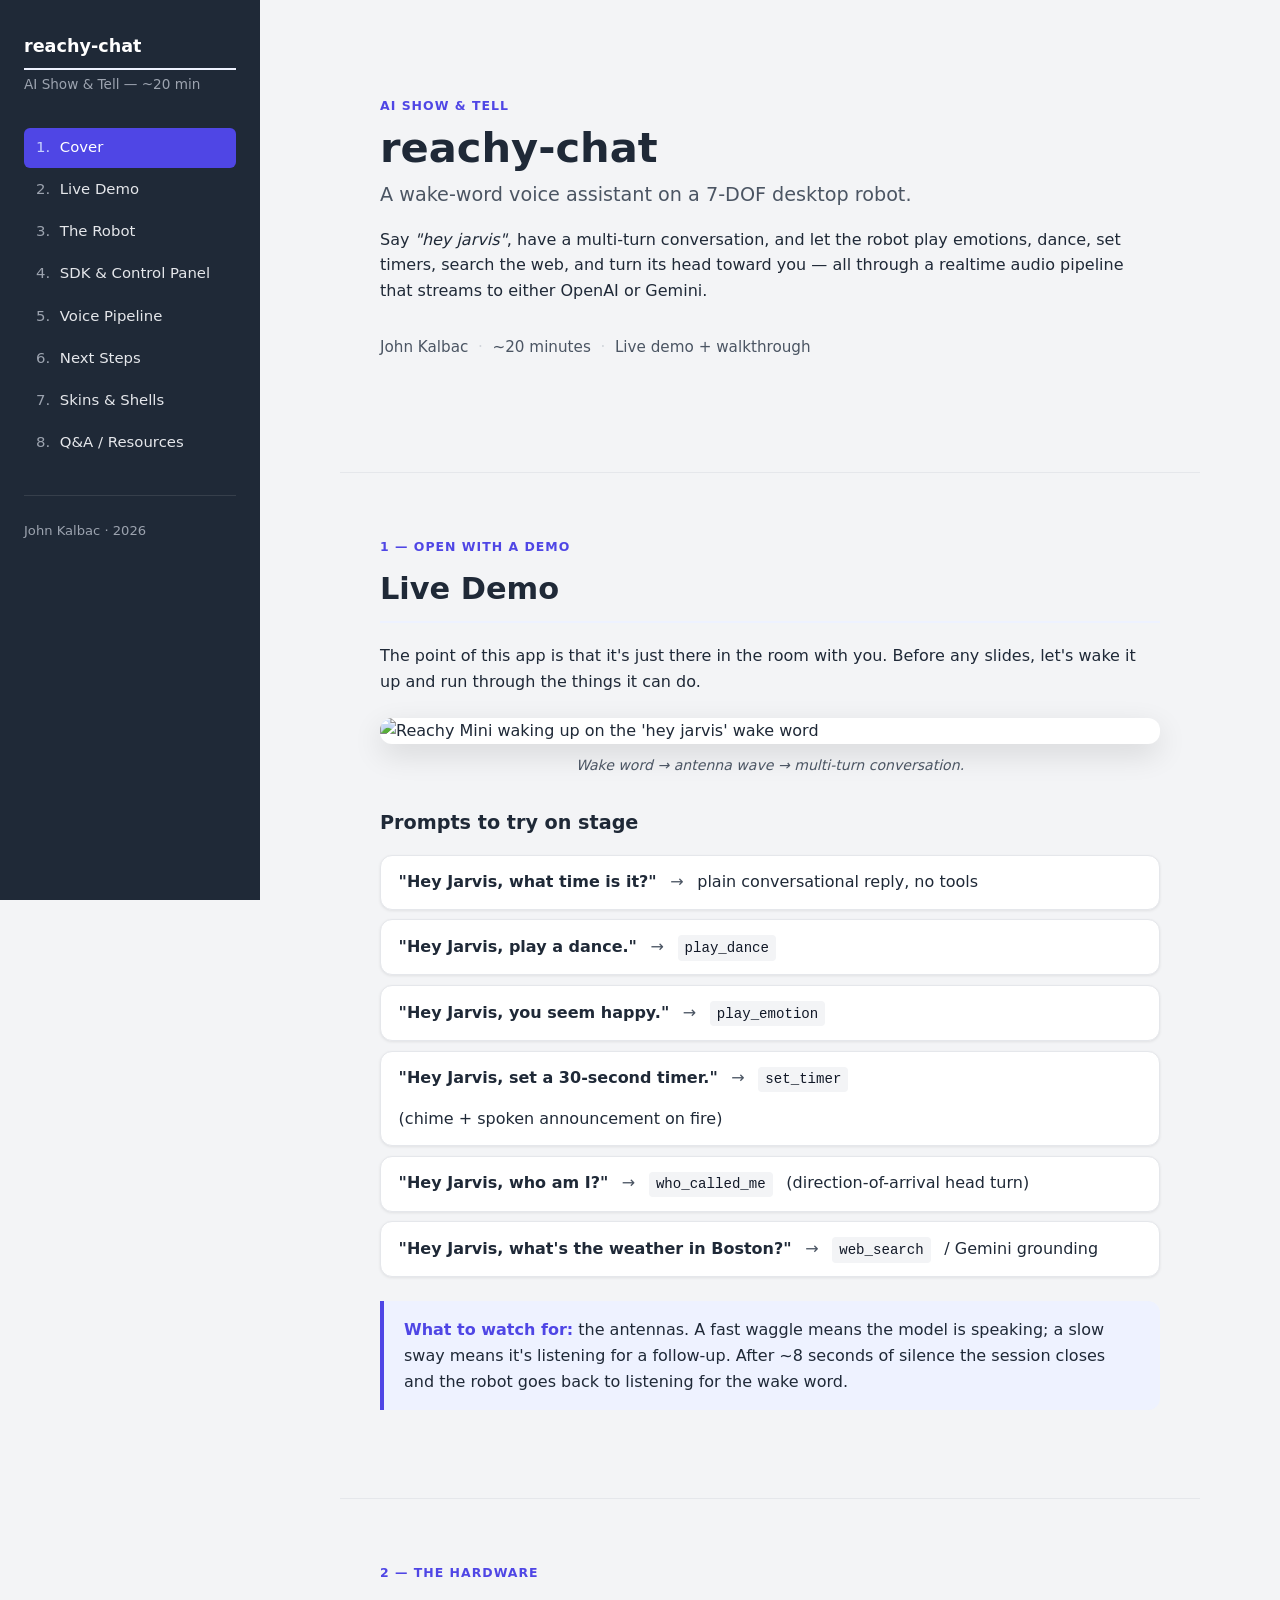
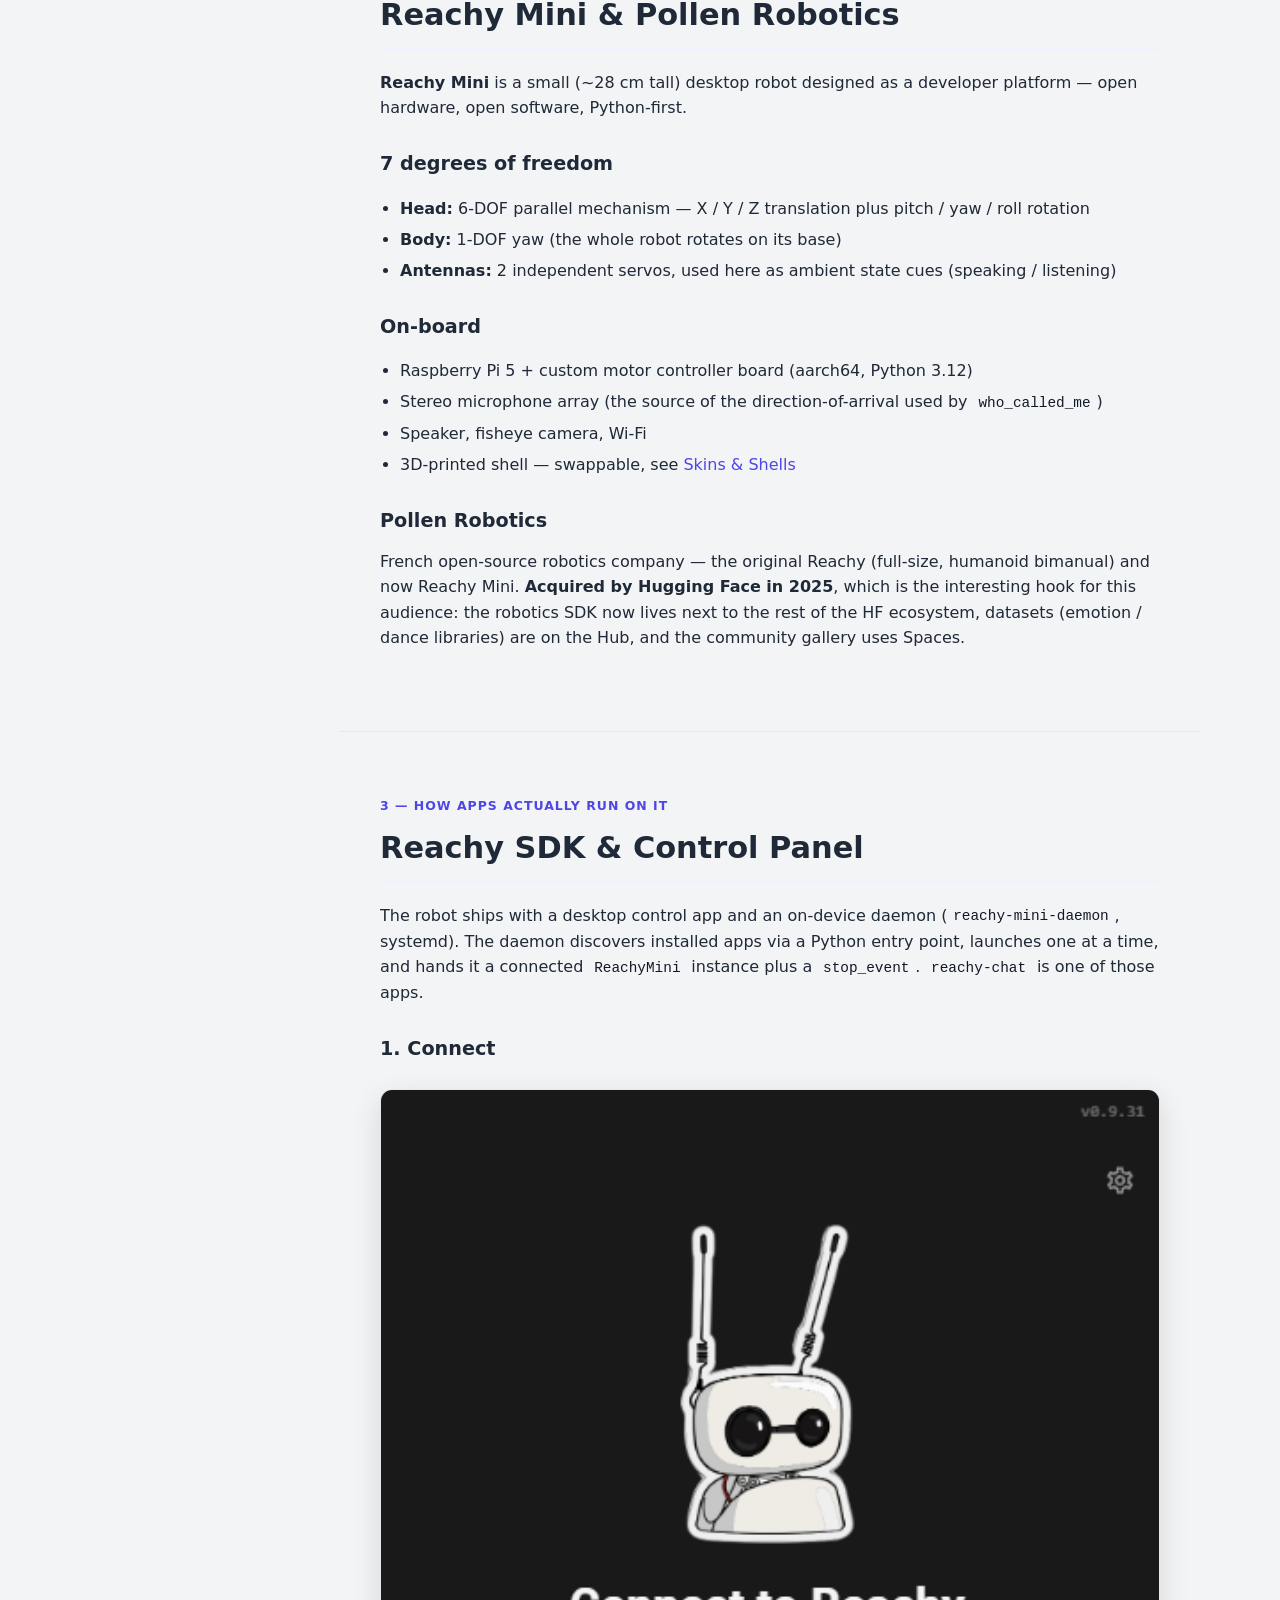
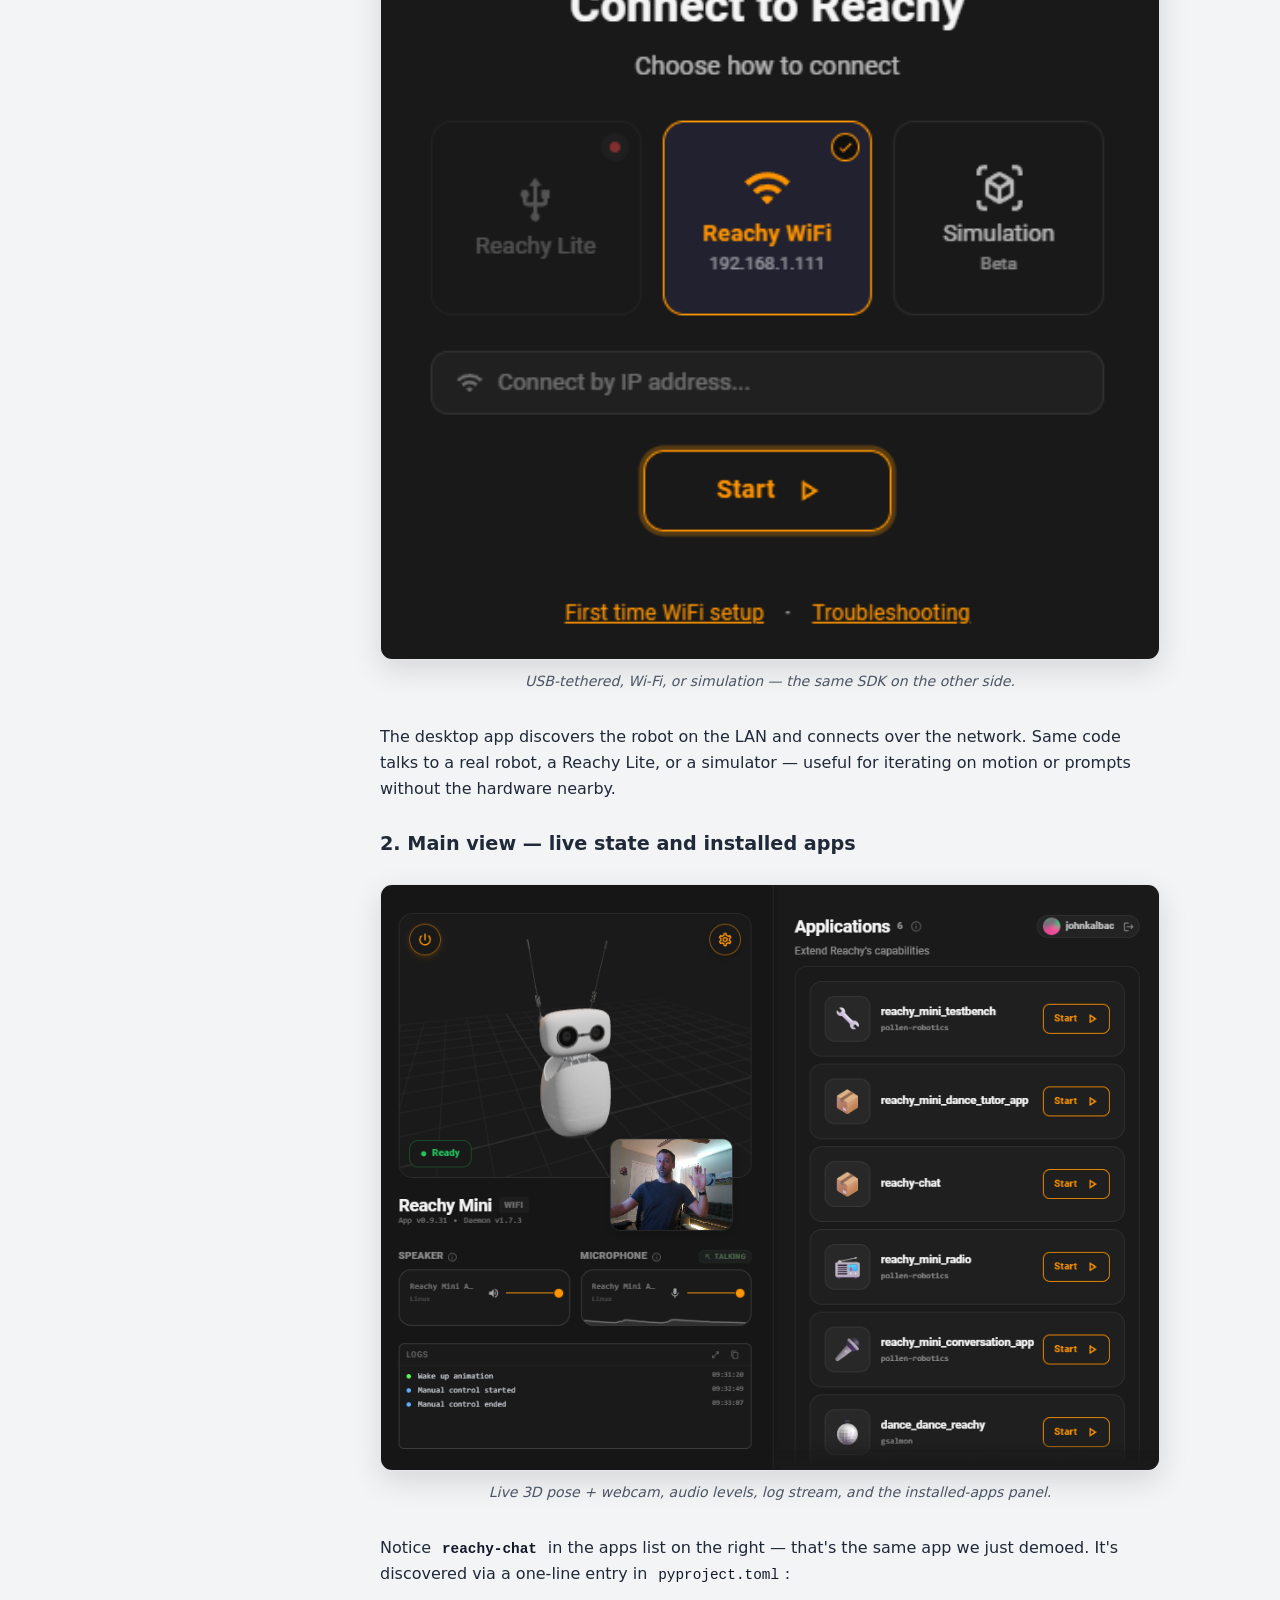
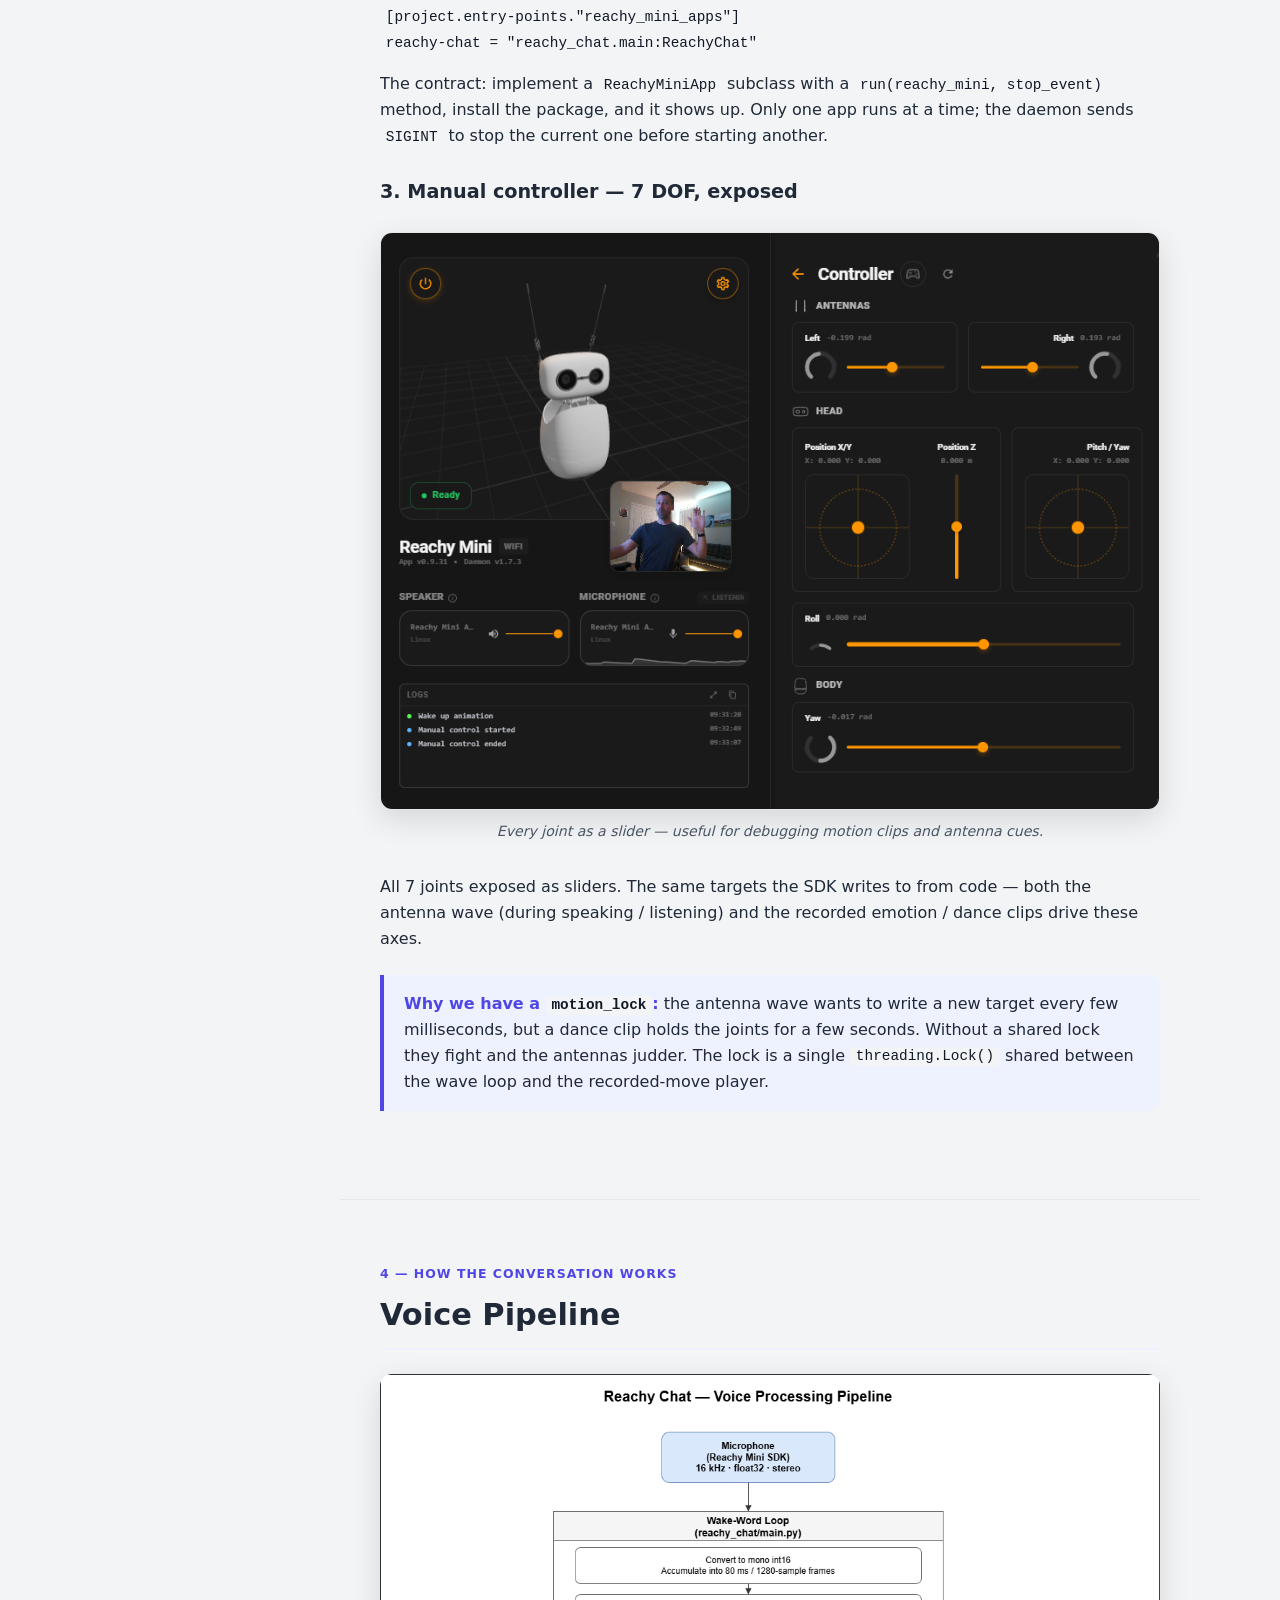
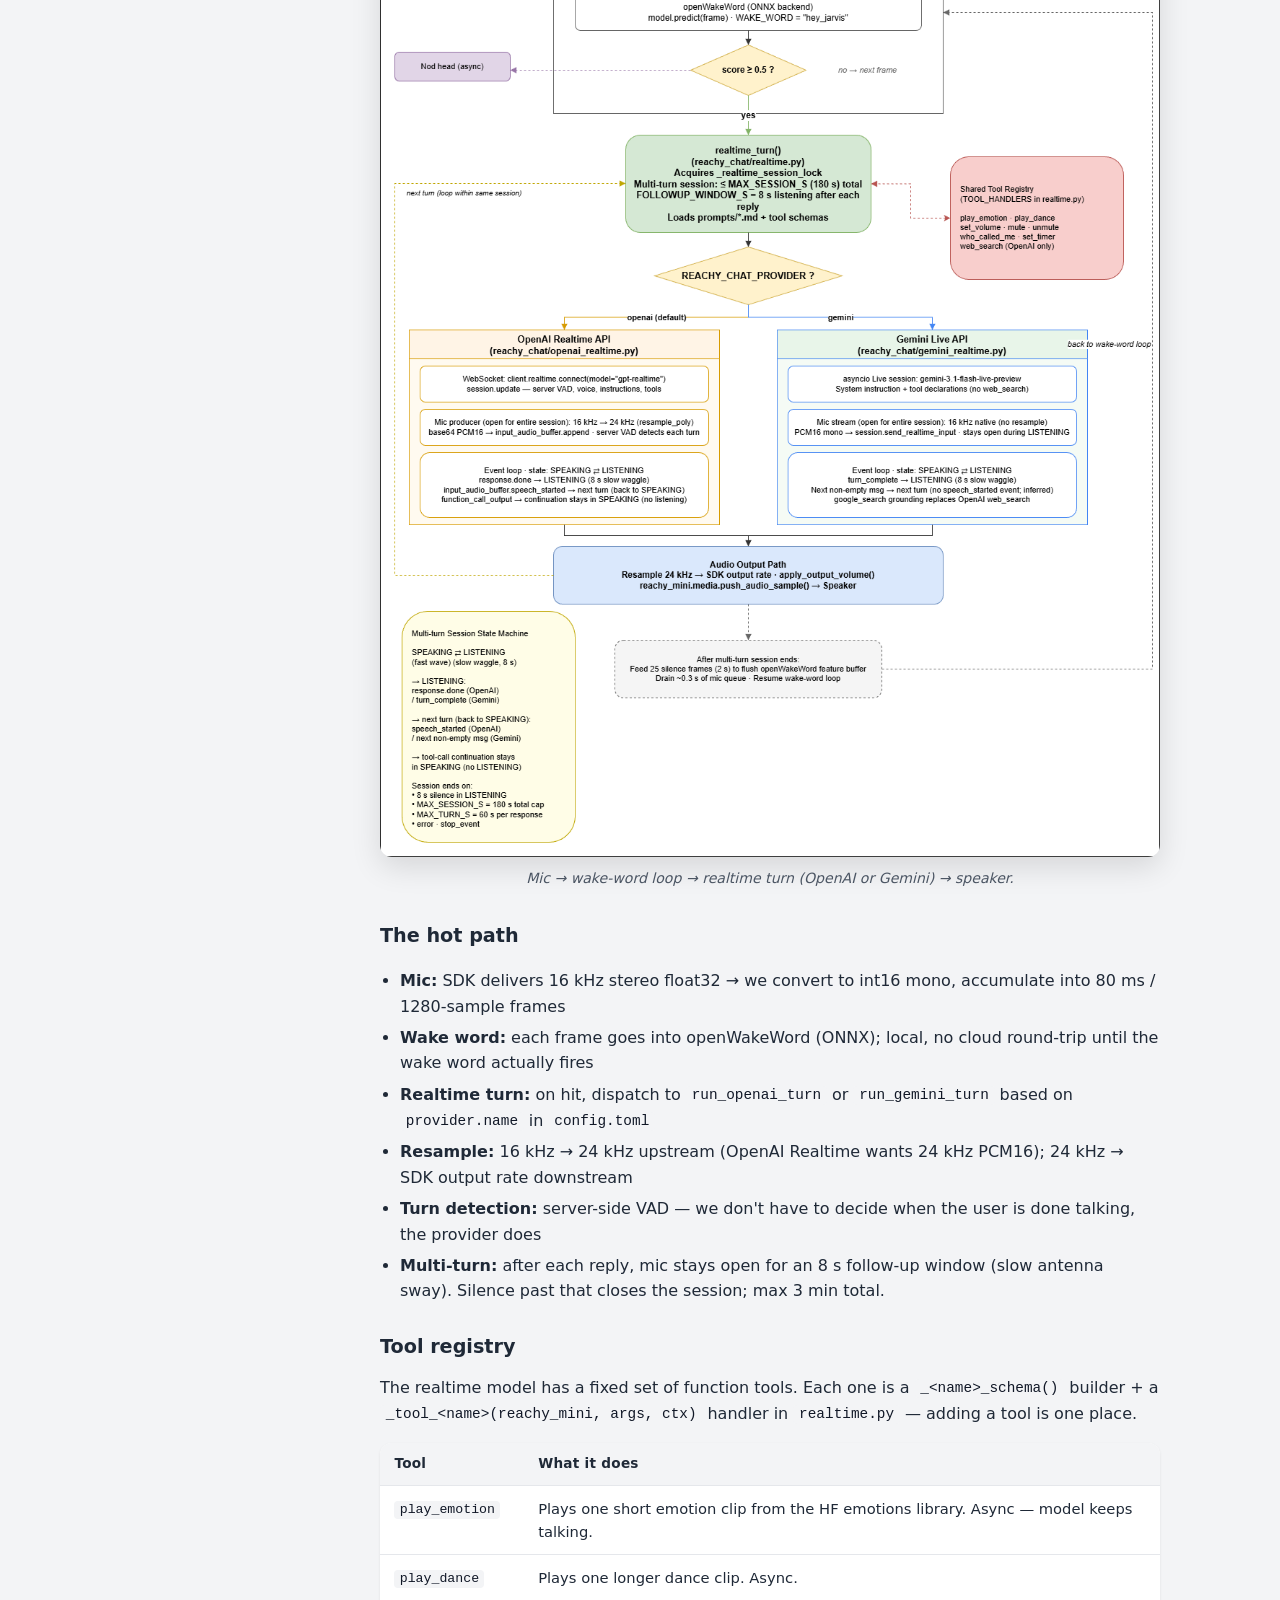
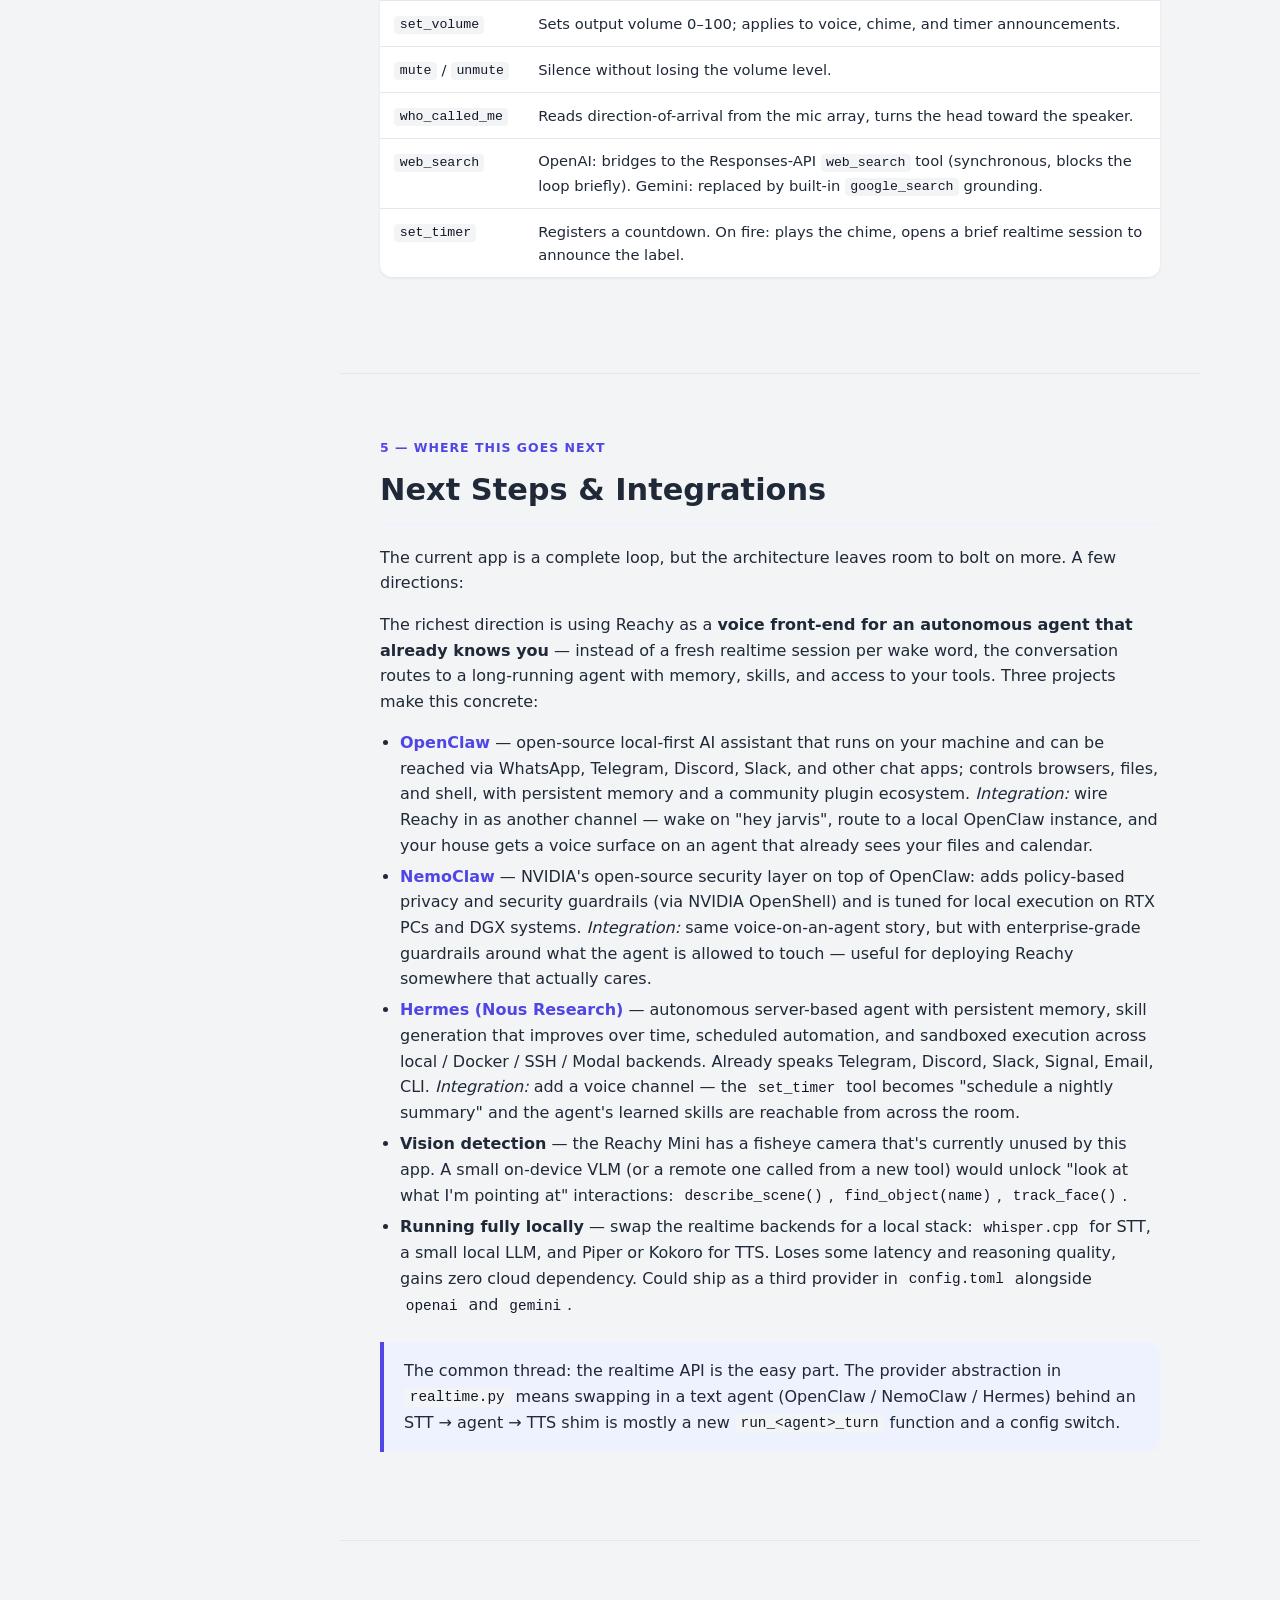
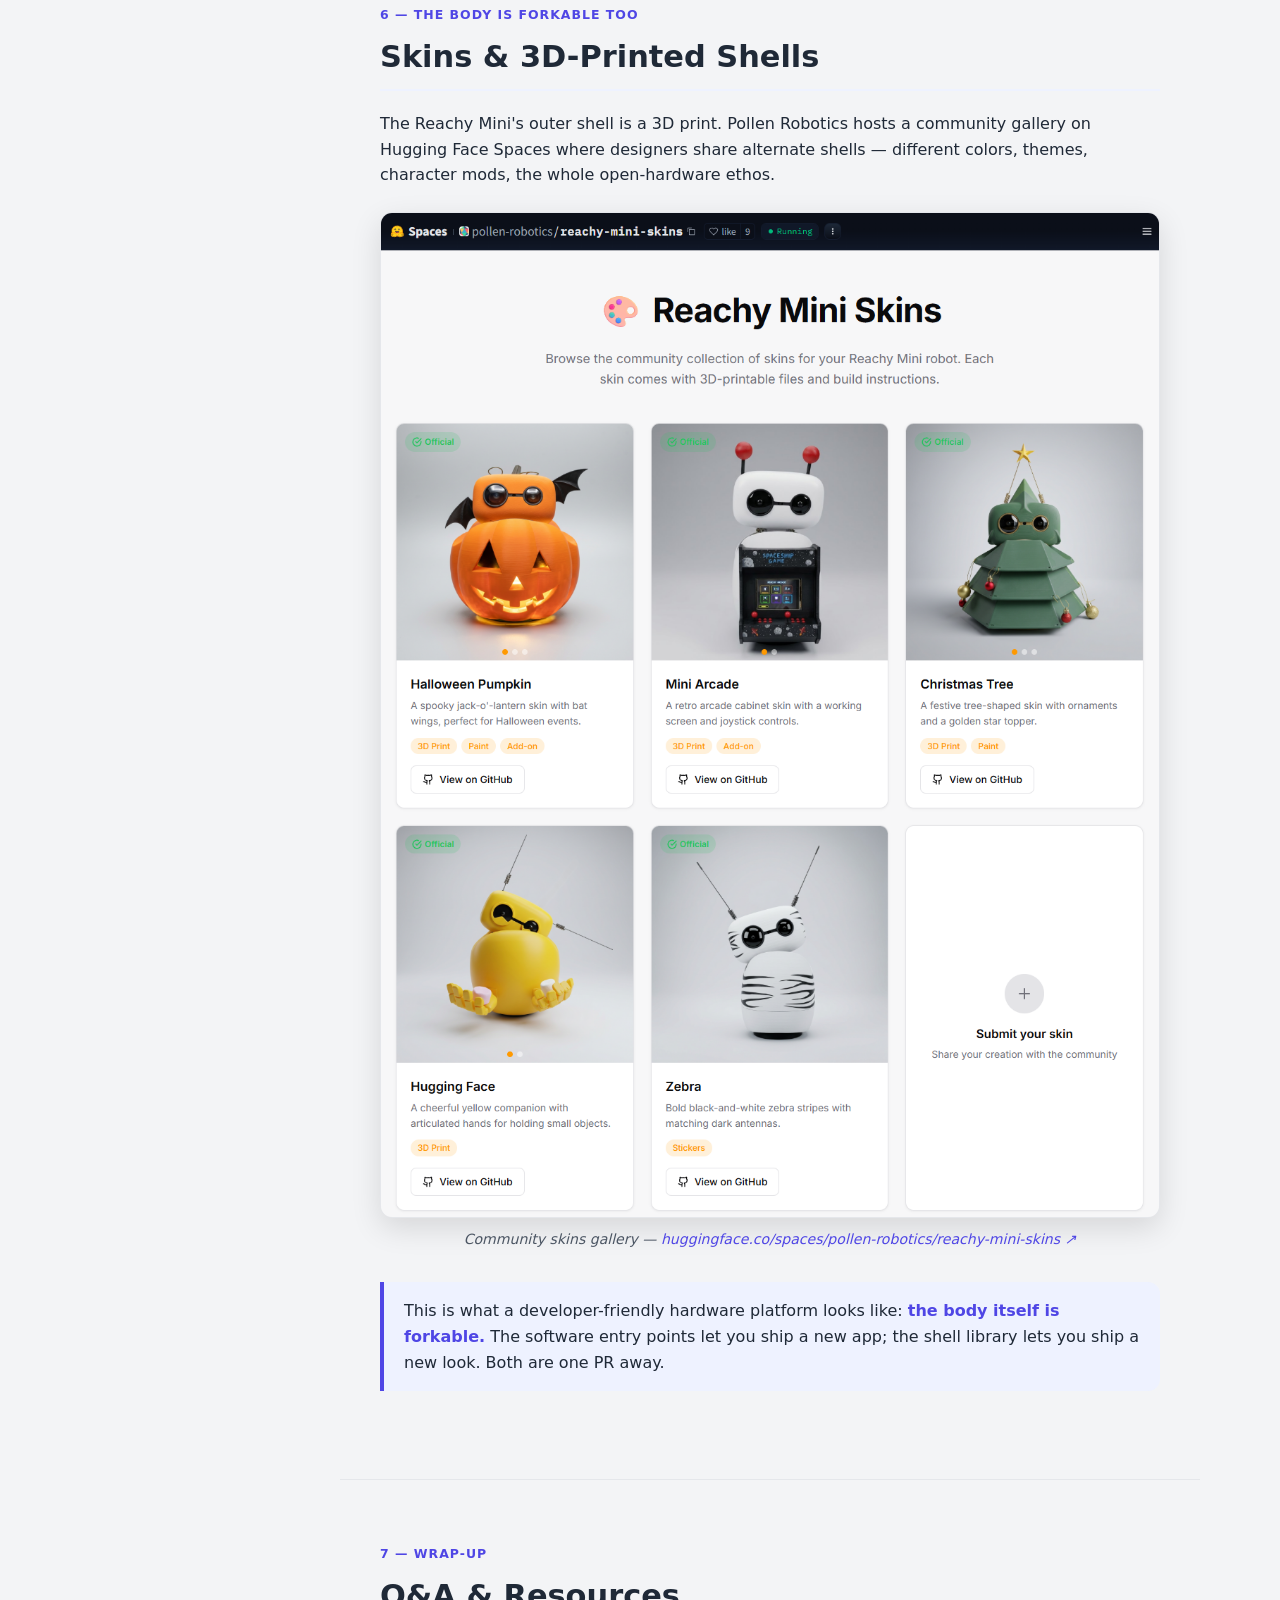
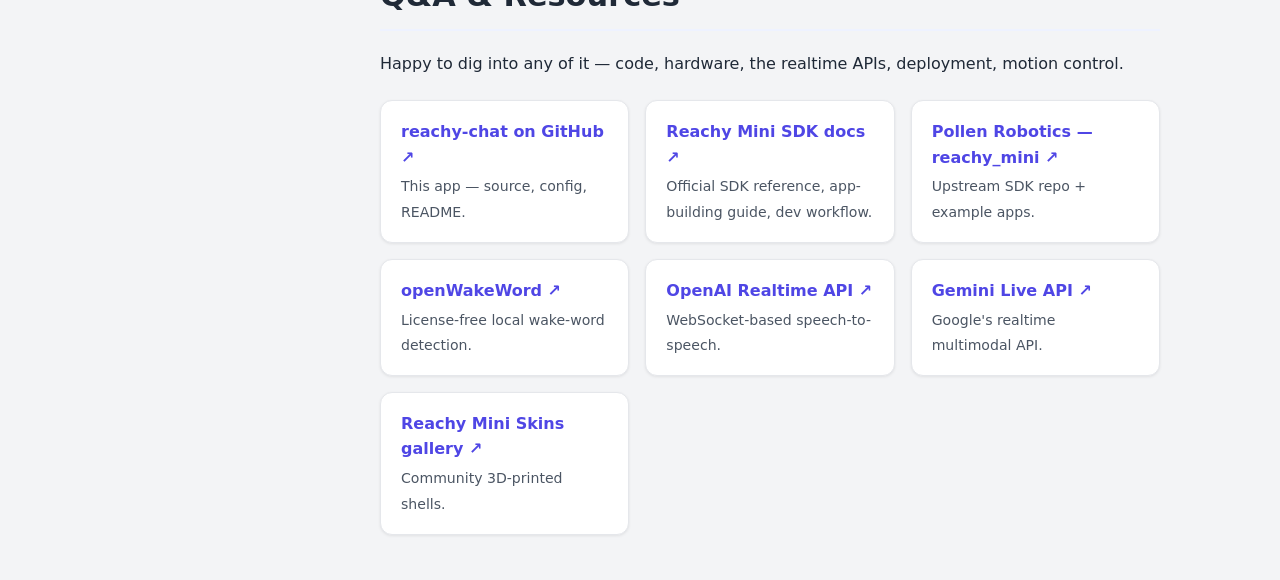
==== docs/index.html @ 4ad8cbde "Renamed presentation file for GitHub Pages." ====
<!DOCTYPE html>
<html lang="en">
<head>
  <meta charset="utf-8" />
  <meta name="viewport" content="width=device-width, initial-scale=1" />
  <title>reachy-chat — AI Show & Tell</title>
  <style>
    :root {
      --bg: #f3f4f6;
      --panel: #ffffff;
      --text: #1f2937;
      --muted: #4b5563;
      --accent: #4f46e5;
      --accent-soft: #eef2ff;
      --sidebar: #1f2937;
      --sidebar-text: #e5e7eb;
      --sidebar-muted: #9ca3af;
      --border: #e5e7eb;
      --code-bg: #f3f4f6;
      --shadow: 0 1px 3px rgba(0, 0, 0, 0.08);
      --shadow-lg: 0 10px 30px rgba(0, 0, 0, 0.12);
      --radius: 12px;
      --sidebar-w: 260px;
    }

    * { box-sizing: border-box; }

    html { scroll-behavior: smooth; }

    body {
      margin: 0;
      font-family: ui-sans-serif, system-ui, -apple-system, "Segoe UI", sans-serif;
      color: var(--text);
      background: var(--bg);
      line-height: 1.6;
    }

    a { color: var(--accent); text-decoration: none; }
    a:hover { text-decoration: underline; }

    code {
      font-family: ui-monospace, SFMono-Regular, "SF Mono", Menlo, Consolas, monospace;
      font-size: 0.9em;
      background: var(--code-bg);
      padding: 0.1em 0.4em;
      border-radius: 4px;
      color: #111827;
    }

    /* --- Sidebar --- */
    aside.sidebar {
      position: fixed;
      top: 0; left: 0; bottom: 0;
      width: var(--sidebar-w);
      background: var(--sidebar);
      color: var(--sidebar-text);
      padding: 2rem 1.5rem;
      overflow-y: auto;
    }
    .sidebar h2 {
      font-size: 1.1rem;
      margin: 0 0 0.25rem;
      color: #ffffff;
    }
    .sidebar .sub {
      font-size: 0.85rem;
      color: var(--sidebar-muted);
      margin: 0 0 2rem;
    }
    .sidebar nav ol {
      list-style: none;
      padding: 0;
      margin: 0;
      counter-reset: section;
    }
    .sidebar nav li {
      counter-increment: section;
      margin: 0.15rem 0;
    }
    .sidebar nav a {
      display: block;
      padding: 0.5rem 0.75rem;
      color: var(--sidebar-text);
      border-radius: 6px;
      font-size: 0.93rem;
      transition: background 0.15s, color 0.15s;
    }
    .sidebar nav a::before {
      content: counter(section) ".";
      color: var(--sidebar-muted);
      margin-right: 0.6rem;
      font-variant-numeric: tabular-nums;
    }
    .sidebar nav a:hover {
      background: rgba(255, 255, 255, 0.05);
      text-decoration: none;
      color: #ffffff;
    }
    .sidebar nav a.active {
      background: var(--accent);
      color: #ffffff;
    }
    .sidebar nav a.active::before { color: #c7d2fe; }

    .sidebar .meta {
      margin-top: 2rem;
      padding-top: 1.5rem;
      border-top: 1px solid rgba(255, 255, 255, 0.1);
      font-size: 0.82rem;
      color: var(--sidebar-muted);
    }
    .sidebar .meta a { color: var(--sidebar-text); }

    /* --- Main content --- */
    main {
      margin-left: var(--sidebar-w);
      padding: 0;
    }

    section {
      max-width: 860px;
      margin: 0 auto;
      padding: 4rem 2.5rem;
      scroll-margin-top: 1rem;
    }
    section + section {
      border-top: 1px solid var(--border);
    }

    h1 { font-size: 2.6rem; margin: 0 0 0.5rem; line-height: 1.15; }
    h2 {
      font-size: 1.9rem;
      margin: 0 0 1.25rem;
      padding-bottom: 0.5rem;
      border-bottom: 2px solid var(--accent-soft);
      color: var(--text);
    }
    h3 { font-size: 1.2rem; margin: 1.75rem 0 0.75rem; color: var(--text); }
    p  { margin: 0 0 1rem; }
    p.tagline { color: var(--muted); font-size: 1.2rem; margin-top: 0; }
    p.eyebrow {
      text-transform: uppercase;
      letter-spacing: 0.08em;
      font-size: 0.78rem;
      color: var(--accent);
      font-weight: 600;
      margin: 0 0 0.5rem;
    }

    ul { padding-left: 1.25rem; }
    ul li { margin: 0.35rem 0; }
    ul li strong { color: var(--text); }

    figure {
      margin: 1.5rem 0 2rem;
    }
    figure img {
      width: 100%;
      height: auto;
      display: block;
      border-radius: var(--radius);
      box-shadow: var(--shadow-lg);
      background: #ffffff;
    }
    figure.bordered img {
      border: 1px solid var(--border);
    }
    figcaption {
      margin-top: 0.6rem;
      font-size: 0.88rem;
      color: var(--muted);
      text-align: center;
      font-style: italic;
    }

    /* Side-by-side screenshot grid for the SDK section */
    .screens {
      display: grid;
      grid-template-columns: 1fr;
      gap: 1.5rem;
      margin: 1.5rem 0 2rem;
    }
    .screens figure { margin: 0; }

    .pill {
      display: inline-block;
      background: var(--accent-soft);
      color: var(--accent);
      padding: 0.15rem 0.65rem;
      border-radius: 999px;
      font-size: 0.8rem;
      font-weight: 600;
      margin-right: 0.4rem;
    }

    .callout {
      background: var(--accent-soft);
      border-left: 4px solid var(--accent);
      padding: 1rem 1.25rem;
      border-radius: 0 var(--radius) var(--radius) 0;
      margin: 1.5rem 0;
    }
    .callout strong { color: var(--accent); }

    /* Demo prompts list */
    .prompts {
      list-style: none;
      padding: 0;
      margin: 1rem 0 1.5rem;
    }
    .prompts li {
      background: var(--panel);
      border: 1px solid var(--border);
      border-radius: var(--radius);
      padding: 0.85rem 1.1rem;
      margin: 0.6rem 0;
      box-shadow: var(--shadow);
      display: flex;
      align-items: baseline;
      gap: 0.85rem;
      flex-wrap: wrap;
    }
    .prompts .say {
      font-weight: 600;
      color: var(--text);
    }
    .prompts .arrow { color: var(--muted); }
    .prompts .tool {
      font-family: ui-monospace, SFMono-Regular, "SF Mono", Menlo, Consolas, monospace;
      font-size: 0.88em;
      background: var(--code-bg);
      padding: 0.1em 0.5em;
      border-radius: 4px;
      color: #111827;
    }

    /* Tool registry table */
    table.tools {
      width: 100%;
      border-collapse: collapse;
      margin: 1rem 0 2rem;
      background: var(--panel);
      border-radius: var(--radius);
      overflow: hidden;
      box-shadow: var(--shadow);
      font-size: 0.92rem;
    }
    table.tools th, table.tools td {
      text-align: left;
      padding: 0.65rem 0.9rem;
      border-bottom: 1px solid var(--border);
      vertical-align: top;
    }
    table.tools th {
      background: var(--code-bg);
      font-weight: 600;
      font-size: 0.85rem;
      letter-spacing: 0.02em;
    }
    table.tools tr:last-child td { border-bottom: none; }
    table.tools td:first-child { white-space: nowrap; }

    /* Resource link grid */
    .links {
      display: grid;
      grid-template-columns: repeat(auto-fit, minmax(240px, 1fr));
      gap: 1rem;
      margin-top: 1.5rem;
    }
    .links a.card {
      display: block;
      padding: 1.1rem 1.25rem;
      background: var(--panel);
      border: 1px solid var(--border);
      border-radius: var(--radius);
      color: var(--text);
      box-shadow: var(--shadow);
      transition: transform 0.12s, box-shadow 0.12s, border-color 0.12s;
    }
    .links a.card:hover {
      transform: translateY(-2px);
      box-shadow: var(--shadow-lg);
      border-color: var(--accent);
      text-decoration: none;
    }
    .links a.card .name {
      display: block;
      font-weight: 600;
      color: var(--accent);
      margin-bottom: 0.2rem;
    }
    .links a.card .desc {
      font-size: 0.88rem;
      color: var(--muted);
    }

    /* Skins iframe */
    .iframe-wrap {
      position: relative;
      width: 100%;
      border-radius: var(--radius);
      overflow: hidden;
      box-shadow: var(--shadow-lg);
      border: 1px solid var(--border);
      background: #ffffff;
    }
    .iframe-wrap iframe {
      display: block;
      width: 100%;
      height: 640px;
      border: 0;
    }

    /* "Back to top" floating link */
    a.to-top {
      position: fixed;
      bottom: 1.5rem;
      right: 1.5rem;
      background: var(--accent);
      color: #ffffff;
      padding: 0.55rem 0.95rem;
      border-radius: 999px;
      font-size: 0.85rem;
      font-weight: 600;
      box-shadow: var(--shadow-lg);
      opacity: 0;
      pointer-events: none;
      transition: opacity 0.2s;
      z-index: 100;
    }
    a.to-top.visible { opacity: 1; pointer-events: auto; }
    a.to-top:hover { text-decoration: none; background: #4338ca; }

    /* Cover slide gets a little extra love */
    section.cover {
      padding-top: 6rem;
      padding-bottom: 6rem;
    }
    section.cover .meta-line {
      margin-top: 2rem;
      color: var(--muted);
      font-size: 0.95rem;
    }
    section.cover .meta-line span + span::before {
      content: " · ";
      margin: 0 0.3rem;
      color: #d1d5db;
    }

    /* --- Mobile / narrow --- */
    @media (max-width: 860px) {
      aside.sidebar {
        position: static;
        width: 100%;
        height: auto;
        padding: 1.25rem 1.5rem;
      }
      .sidebar nav ol {
        display: flex;
        flex-wrap: wrap;
        gap: 0.25rem;
      }
      .sidebar nav li { margin: 0; }
      .sidebar nav a {
        padding: 0.35rem 0.6rem;
        font-size: 0.85rem;
      }
      .sidebar .meta { display: none; }
      main { margin-left: 0; }
      section { padding: 2.5rem 1.25rem; }
      h1 { font-size: 2rem; }
      h2 { font-size: 1.5rem; }
      .iframe-wrap iframe { height: 480px; }
    }
  </style>
</head>
<body>

<aside class="sidebar">
  <h2>reachy-chat</h2>
  <p class="sub">AI Show &amp; Tell — ~20 min</p>
  <nav>
    <ol>
      <li><a href="#cover">Cover</a></li>
      <li><a href="#demo">Live Demo</a></li>
      <li><a href="#robot">The Robot</a></li>
      <li><a href="#sdk">SDK &amp; Control Panel</a></li>
      <li><a href="#pipeline">Voice Pipeline</a></li>
      <li><a href="#next">Next Steps</a></li>
      <li><a href="#skins">Skins &amp; Shells</a></li>
      <li><a href="#qa">Q&amp;A / Resources</a></li>
    </ol>
  </nav>
  <div class="meta">
    <p>John Kalbac · 2026</p>
  </div>
</aside>

<main>

  <!-- 1. Cover -->
  <section id="cover" class="cover">
    <p class="eyebrow">AI Show &amp; Tell</p>
    <h1>reachy-chat</h1>
    <p class="tagline">A wake-word voice assistant on a 7-DOF desktop robot.</p>
    <p>
      Say <em>"hey jarvis"</em>, have a multi-turn conversation, and let the
      robot play emotions, dance, set timers, search the web, and turn its
      head toward you — all through a realtime audio pipeline that streams
      to either OpenAI or Gemini.
    </p>
    <p class="meta-line">
      <span>John Kalbac</span>
      <span>~20 minutes</span>
      <span>Live demo + walkthrough</span>
    </p>
  </section>

  <!-- 2. Live Demo -->
  <section id="demo">
    <p class="eyebrow">1 — Open with a demo</p>
    <h2>Live Demo</h2>
    <p>
      The point of this app is that it's just there in the room with you.
      Before any slides, let's wake it up and run through the things it can do.
    </p>

    <figure>
      <img src="wake-up-its-demo-time.gif" alt="Reachy Mini waking up on the 'hey jarvis' wake word" />
      <figcaption>Wake word → antenna wave → multi-turn conversation.</figcaption>
    </figure>

    <h3>Prompts to try on stage</h3>
    <ul class="prompts">
      <li>
        <span class="say">"Hey Jarvis, what time is it?"</span>
        <span class="arrow">→</span>
        <span>plain conversational reply, no tools</span>
      </li>
      <li>
        <span class="say">"Hey Jarvis, play a dance."</span>
        <span class="arrow">→</span>
        <span class="tool">play_dance</span>
      </li>
      <li>
        <span class="say">"Hey Jarvis, you seem happy."</span>
        <span class="arrow">→</span>
        <span class="tool">play_emotion</span>
      </li>
      <li>
        <span class="say">"Hey Jarvis, set a 30-second timer."</span>
        <span class="arrow">→</span>
        <span class="tool">set_timer</span>
        <span>(chime + spoken announcement on fire)</span>
      </li>
      <li>
        <span class="say">"Hey Jarvis, who am I?"</span>
        <span class="arrow">→</span>
        <span class="tool">who_called_me</span>
        <span>(direction-of-arrival head turn)</span>
      </li>
      <li>
        <span class="say">"Hey Jarvis, what's the weather in Boston?"</span>
        <span class="arrow">→</span>
        <span class="tool">web_search</span>
        <span>/ Gemini grounding</span>
      </li>
    </ul>

    <div class="callout">
      <strong>What to watch for:</strong> the antennas. A fast waggle means
      the model is speaking; a slow sway means it's listening for a
      follow-up. After ~8 seconds of silence the session closes and the
      robot goes back to listening for the wake word.
    </div>
  </section>

  <!-- 3. The Robot -->
  <section id="robot">
    <p class="eyebrow">2 — The hardware</p>
    <h2>Reachy Mini &amp; Pollen Robotics</h2>

    <p>
      <strong>Reachy Mini</strong> is a small (~28 cm tall) desktop robot
      designed as a developer platform — open hardware, open software,
      Python-first.
    </p>

    <h3>7 degrees of freedom</h3>
    <ul>
      <li><strong>Head:</strong> 6-DOF parallel mechanism — X / Y / Z translation plus pitch / yaw / roll rotation</li>
      <li><strong>Body:</strong> 1-DOF yaw (the whole robot rotates on its base)</li>
      <li><strong>Antennas:</strong> 2 independent servos, used here as ambient state cues (speaking / listening)</li>
    </ul>

    <h3>On-board</h3>
    <ul>
      <li>Raspberry Pi 5 + custom motor controller board (aarch64, Python 3.12)</li>
      <li>Stereo microphone array (the source of the direction-of-arrival used by <code>who_called_me</code>)</li>
      <li>Speaker, fisheye camera, Wi-Fi</li>
      <li>3D-printed shell — swappable, see <a href="#skins">Skins &amp; Shells</a></li>
    </ul>

    <h3>Pollen Robotics</h3>
    <p>
      French open-source robotics company — the original Reachy (full-size,
      humanoid bimanual) and now Reachy Mini.
      <strong>Acquired by Hugging Face in 2025</strong>, which is the
      interesting hook for this audience: the robotics SDK now lives next
      to the rest of the HF ecosystem, datasets (emotion / dance libraries)
      are on the Hub, and the community gallery uses Spaces.
    </p>
  </section>

  <!-- 4. SDK & Control Panel -->
  <section id="sdk">
    <p class="eyebrow">3 — How apps actually run on it</p>
    <h2>Reachy SDK &amp; Control Panel</h2>

    <p>
      The robot ships with a desktop control app and an on-device daemon
      (<code>reachy-mini-daemon</code>, systemd). The daemon discovers
      installed apps via a Python entry point, launches one at a time, and
      hands it a connected <code>ReachyMini</code> instance plus a
      <code>stop_event</code>. <code>reachy-chat</code> is one of those apps.
    </p>

    <h3>1. Connect</h3>
    <figure class="bordered">
      <img src="reachy-mini-control/control-home.png" alt="Reachy Mini Control connection screen with Reachy Lite, Reachy WiFi, and Simulation options" />
      <figcaption>USB-tethered, Wi-Fi, or simulation — the same SDK on the other side.</figcaption>
    </figure>
    <p>
      The desktop app discovers the robot on the LAN and connects over the
      network. Same code talks to a real robot, a Reachy Lite, or a
      simulator — useful for iterating on motion or prompts without the
      hardware nearby.
    </p>

    <h3>2. Main view — live state and installed apps</h3>
    <figure class="bordered">
      <img src="reachy-mini-control/control-apps.png" alt="Reachy Mini Control main view: 3D model, webcam, audio levels, log stream, and a list of installed applications" />
      <figcaption>Live 3D pose + webcam, audio levels, log stream, and the installed-apps panel.</figcaption>
    </figure>
    <p>
      Notice <strong><code>reachy-chat</code></strong> in the apps list on
      the right — that's the same app we just demoed. It's discovered via
      a one-line entry in <code>pyproject.toml</code>:
    </p>
    <p>
      <code>[project.entry-points."reachy_mini_apps"]</code><br />
      <code>reachy-chat = "reachy_chat.main:ReachyChat"</code>
    </p>
    <p>
      The contract: implement a <code>ReachyMiniApp</code> subclass with a
      <code>run(reachy_mini, stop_event)</code> method, install the
      package, and it shows up. Only one app runs at a time; the daemon
      sends <code>SIGINT</code> to stop the current one before starting
      another.
    </p>

    <h3>3. Manual controller — 7 DOF, exposed</h3>
    <figure class="bordered">
      <img src="reachy-mini-control/control-manual-movement.png" alt="Reachy Mini Control manual movement view with sliders for antennas, head X/Y/Z, pitch/yaw/roll, and body yaw" />
      <figcaption>Every joint as a slider — useful for debugging motion clips and antenna cues.</figcaption>
    </figure>
    <p>
      All 7 joints exposed as sliders. The same targets the SDK writes to
      from code — both the antenna wave (during speaking / listening) and
      the recorded emotion / dance clips drive these axes.
    </p>

    <div class="callout">
      <strong>Why we have a <code>motion_lock</code>:</strong> the antenna
      wave wants to write a new target every few milliseconds, but a dance
      clip holds the joints for a few seconds. Without a shared lock they
      fight and the antennas judder. The lock is a single
      <code>threading.Lock()</code> shared between the wave loop and the
      recorded-move player.
    </div>

  </section>

  <!-- 5. Voice Pipeline -->
  <section id="pipeline">
    <p class="eyebrow">4 — How the conversation works</p>
    <h2>Voice Pipeline</h2>

    <figure>
      <img src="voice-pipeline.png" alt="Voice pipeline diagram: microphone -> wake-word loop -> realtime turn dispatched to OpenAI or Gemini -> audio output" />
      <figcaption>Mic → wake-word loop → realtime turn (OpenAI or Gemini) → speaker.</figcaption>
    </figure>

    <h3>The hot path</h3>
    <ul>
      <li><strong>Mic:</strong> SDK delivers 16 kHz stereo float32 → we convert to int16 mono, accumulate into 80 ms / 1280-sample frames</li>
      <li><strong>Wake word:</strong> each frame goes into openWakeWord (ONNX); local, no cloud round-trip until the wake word actually fires</li>
      <li><strong>Realtime turn:</strong> on hit, dispatch to <code>run_openai_turn</code> or <code>run_gemini_turn</code> based on <code>provider.name</code> in <code>config.toml</code></li>
      <li><strong>Resample:</strong> 16 kHz → 24 kHz upstream (OpenAI Realtime wants 24 kHz PCM16); 24 kHz → SDK output rate downstream</li>
      <li><strong>Turn detection:</strong> server-side VAD — we don't have to decide when the user is done talking, the provider does</li>
      <li><strong>Multi-turn:</strong> after each reply, mic stays open for an 8 s follow-up window (slow antenna sway). Silence past that closes the session; max 3 min total.</li>
    </ul>

    <h3>Tool registry</h3>
    <p>
      The realtime model has a fixed set of function tools. Each one is a
      <code>_&lt;name&gt;_schema()</code> builder + a
      <code>_tool_&lt;name&gt;(reachy_mini, args, ctx)</code> handler in
      <code>realtime.py</code> — adding a tool is one place.
    </p>

    <table class="tools">
      <thead>
        <tr><th>Tool</th><th>What it does</th></tr>
      </thead>
      <tbody>
        <tr><td><code>play_emotion</code></td><td>Plays one short emotion clip from the HF emotions library. Async — model keeps talking.</td></tr>
        <tr><td><code>play_dance</code></td><td>Plays one longer dance clip. Async.</td></tr>
        <tr><td><code>set_volume</code></td><td>Sets output volume 0–100; applies to voice, chime, and timer announcements.</td></tr>
        <tr><td><code>mute</code> / <code>unmute</code></td><td>Silence without losing the volume level.</td></tr>
        <tr><td><code>who_called_me</code></td><td>Reads direction-of-arrival from the mic array, turns the head toward the speaker.</td></tr>
        <tr><td><code>web_search</code></td><td>OpenAI: bridges to the Responses-API <code>web_search</code> tool (synchronous, blocks the loop briefly). Gemini: replaced by built-in <code>google_search</code> grounding.</td></tr>
        <tr><td><code>set_timer</code></td><td>Registers a countdown. On fire: plays the chime, opens a brief realtime session to announce the label.</td></tr>
      </tbody>
    </table>

  </section>

  <!-- 6. Next Steps -->
  <section id="next">
    <p class="eyebrow">5 — Where this goes next</p>
    <h2>Next Steps &amp; Integrations</h2>

    <p>
      The current app is a complete loop, but the architecture leaves
      room to bolt on more. A few directions:
    </p>

    <p>
      The richest direction is using Reachy as a <strong>voice front-end
      for an autonomous agent that already knows you</strong> — instead
      of a fresh realtime session per wake word, the conversation routes
      to a long-running agent with memory, skills, and access to your
      tools. Three projects make this concrete:
    </p>

    <ul>
      <li>
        <strong><a href="https://openclaw.ai/" target="_blank" rel="noopener">OpenClaw</a></strong>
        — open-source local-first AI assistant that runs on your machine and
        can be reached via WhatsApp, Telegram, Discord, Slack, and other
        chat apps; controls browsers, files, and shell, with persistent
        memory and a community plugin ecosystem.
        <em>Integration:</em> wire Reachy in as another channel — wake on
        "hey jarvis", route to a local OpenClaw instance, and your house
        gets a voice surface on an agent that already sees your files and
        calendar.
      </li>
      <li>
        <strong><a href="https://www.nvidia.com/en-us/ai/nemoclaw/" target="_blank" rel="noopener">NemoClaw</a></strong>
        — NVIDIA's open-source security layer on top of OpenClaw: adds
        policy-based privacy and security guardrails (via NVIDIA OpenShell)
        and is tuned for local execution on RTX PCs and DGX systems.
        <em>Integration:</em> same voice-on-an-agent story, but with
        enterprise-grade guardrails around what the agent is allowed to
        touch — useful for deploying Reachy somewhere that actually cares.
      </li>
      <li>
        <strong><a href="https://hermes-agent.nousresearch.com/" target="_blank" rel="noopener">Hermes (Nous Research)</a></strong>
        — autonomous server-based agent with persistent memory, skill
        generation that improves over time, scheduled automation, and
        sandboxed execution across local / Docker / SSH / Modal backends.
        Already speaks Telegram, Discord, Slack, Signal, Email, CLI.
        <em>Integration:</em> add a voice channel — the
        <code>set_timer</code> tool becomes "schedule a nightly summary"
        and the agent's learned skills are reachable from across the room.
      </li>
      <li>
        <strong>Vision detection</strong> — the Reachy Mini has a fisheye
        camera that's currently unused by this app. A small on-device VLM
        (or a remote one called from a new tool) would unlock "look at
        what I'm pointing at" interactions: <code>describe_scene()</code>,
        <code>find_object(name)</code>, <code>track_face()</code>.
      </li>
      <li>
        <strong>Running fully locally</strong> — swap the realtime
        backends for a local stack: <code>whisper.cpp</code> for STT, a
        small local LLM, and Piper or Kokoro for TTS. Loses some latency
        and reasoning quality, gains zero cloud dependency. Could ship as
        a third provider in <code>config.toml</code> alongside
        <code>openai</code> and <code>gemini</code>.
      </li>
    </ul>

    <div class="callout">
      The common thread: the realtime API is the easy part. The
      provider abstraction in <code>realtime.py</code> means swapping in
      a text agent (OpenClaw / NemoClaw / Hermes) behind an STT → agent
      → TTS shim is mostly a new <code>run_&lt;agent&gt;_turn</code>
      function and a config switch.
    </div>
  </section>

  <!-- 7. Skins & Shells -->
  <section id="skins">
    <p class="eyebrow">6 — The body is forkable too</p>
    <h2>Skins &amp; 3D-Printed Shells</h2>

    <p>
      The Reachy Mini's outer shell is a 3D print. Pollen Robotics hosts
      a community gallery on Hugging Face Spaces where designers share
      alternate shells — different colors, themes, character mods, the
      whole open-hardware ethos.
    </p>

    <figure class="bordered">
      <a href="https://huggingface.co/spaces/pollen-robotics/reachy-mini-skins" target="_blank" rel="noopener">
        <img src="skins.png" alt="Gallery of community-designed Reachy Mini skins: Halloween Pumpkin, Mini Arcade, Christmas Tree, Hugging Face, Zebra" />
      </a>
      <figcaption>
        Community skins gallery —
        <a href="https://huggingface.co/spaces/pollen-robotics/reachy-mini-skins" target="_blank" rel="noopener">huggingface.co/spaces/pollen-robotics/reachy-mini-skins ↗</a>
      </figcaption>
    </figure>

    <div class="callout">
      This is what a developer-friendly hardware platform looks like:
      <strong>the body itself is forkable.</strong> The software entry
      points let you ship a new app; the shell library lets you ship a
      new look. Both are one PR away.
    </div>
  </section>

  <!-- 8. Q&A -->
  <section id="qa">
    <p class="eyebrow">7 — Wrap-up</p>
    <h2>Q&amp;A &amp; Resources</h2>

    <p>Happy to dig into any of it — code, hardware, the realtime APIs, deployment, motion control.</p>

    <div class="links">
      <a class="card" href="https://github.com/jkalbac/reachy-chat" target="_blank" rel="noopener">
        <span class="name">reachy-chat on GitHub ↗</span>
        <span class="desc">This app — source, config, README.</span>
      </a>
      <a class="card" href="https://huggingface.co/docs/reachy_mini" target="_blank" rel="noopener">
        <span class="name">Reachy Mini SDK docs ↗</span>
        <span class="desc">Official SDK reference, app-building guide, dev workflow.</span>
      </a>
      <a class="card" href="https://github.com/pollen-robotics/reachy_mini" target="_blank" rel="noopener">
        <span class="name">Pollen Robotics — reachy_mini ↗</span>
        <span class="desc">Upstream SDK repo + example apps.</span>
      </a>
      <a class="card" href="https://github.com/dscripka/openWakeWord" target="_blank" rel="noopener">
        <span class="name">openWakeWord ↗</span>
        <span class="desc">License-free local wake-word detection.</span>
      </a>
      <a class="card" href="https://platform.openai.com/docs/guides/realtime" target="_blank" rel="noopener">
        <span class="name">OpenAI Realtime API ↗</span>
        <span class="desc">WebSocket-based speech-to-speech.</span>
      </a>
      <a class="card" href="https://ai.google.dev/gemini-api/docs/live" target="_blank" rel="noopener">
        <span class="name">Gemini Live API ↗</span>
        <span class="desc">Google's realtime multimodal API.</span>
      </a>
      <a class="card" href="https://huggingface.co/spaces/pollen-robotics/reachy-mini-skins" target="_blank" rel="noopener">
        <span class="name">Reachy Mini Skins gallery ↗</span>
        <span class="desc">Community 3D-printed shells.</span>
      </a>
    </div>
  </section>

</main>

<a href="#cover" class="to-top" id="toTop">▲ Top</a>

<script>
  // Highlight sidebar entry for the section currently in view.
  const links = document.querySelectorAll('.sidebar nav a');
  const sections = Array.from(document.querySelectorAll('main section'));
  const byId = new Map(Array.from(links).map(a => [a.getAttribute('href').slice(1), a]));

  const io = new IntersectionObserver((entries) => {
    entries.forEach(e => {
      if (e.isIntersecting) {
        links.forEach(l => l.classList.remove('active'));
        const a = byId.get(e.target.id);
        if (a) a.classList.add('active');
      }
    });
  }, { rootMargin: '-40% 0px -55% 0px', threshold: 0 });
  sections.forEach(s => io.observe(s));

  // Show "back to top" once the user has scrolled a bit.
  const toTop = document.getElementById('toTop');
  window.addEventListener('scroll', () => {
    if (window.scrollY > 600) toTop.classList.add('visible');
    else toTop.classList.remove('visible');
  });
</script>

</body>
</html>
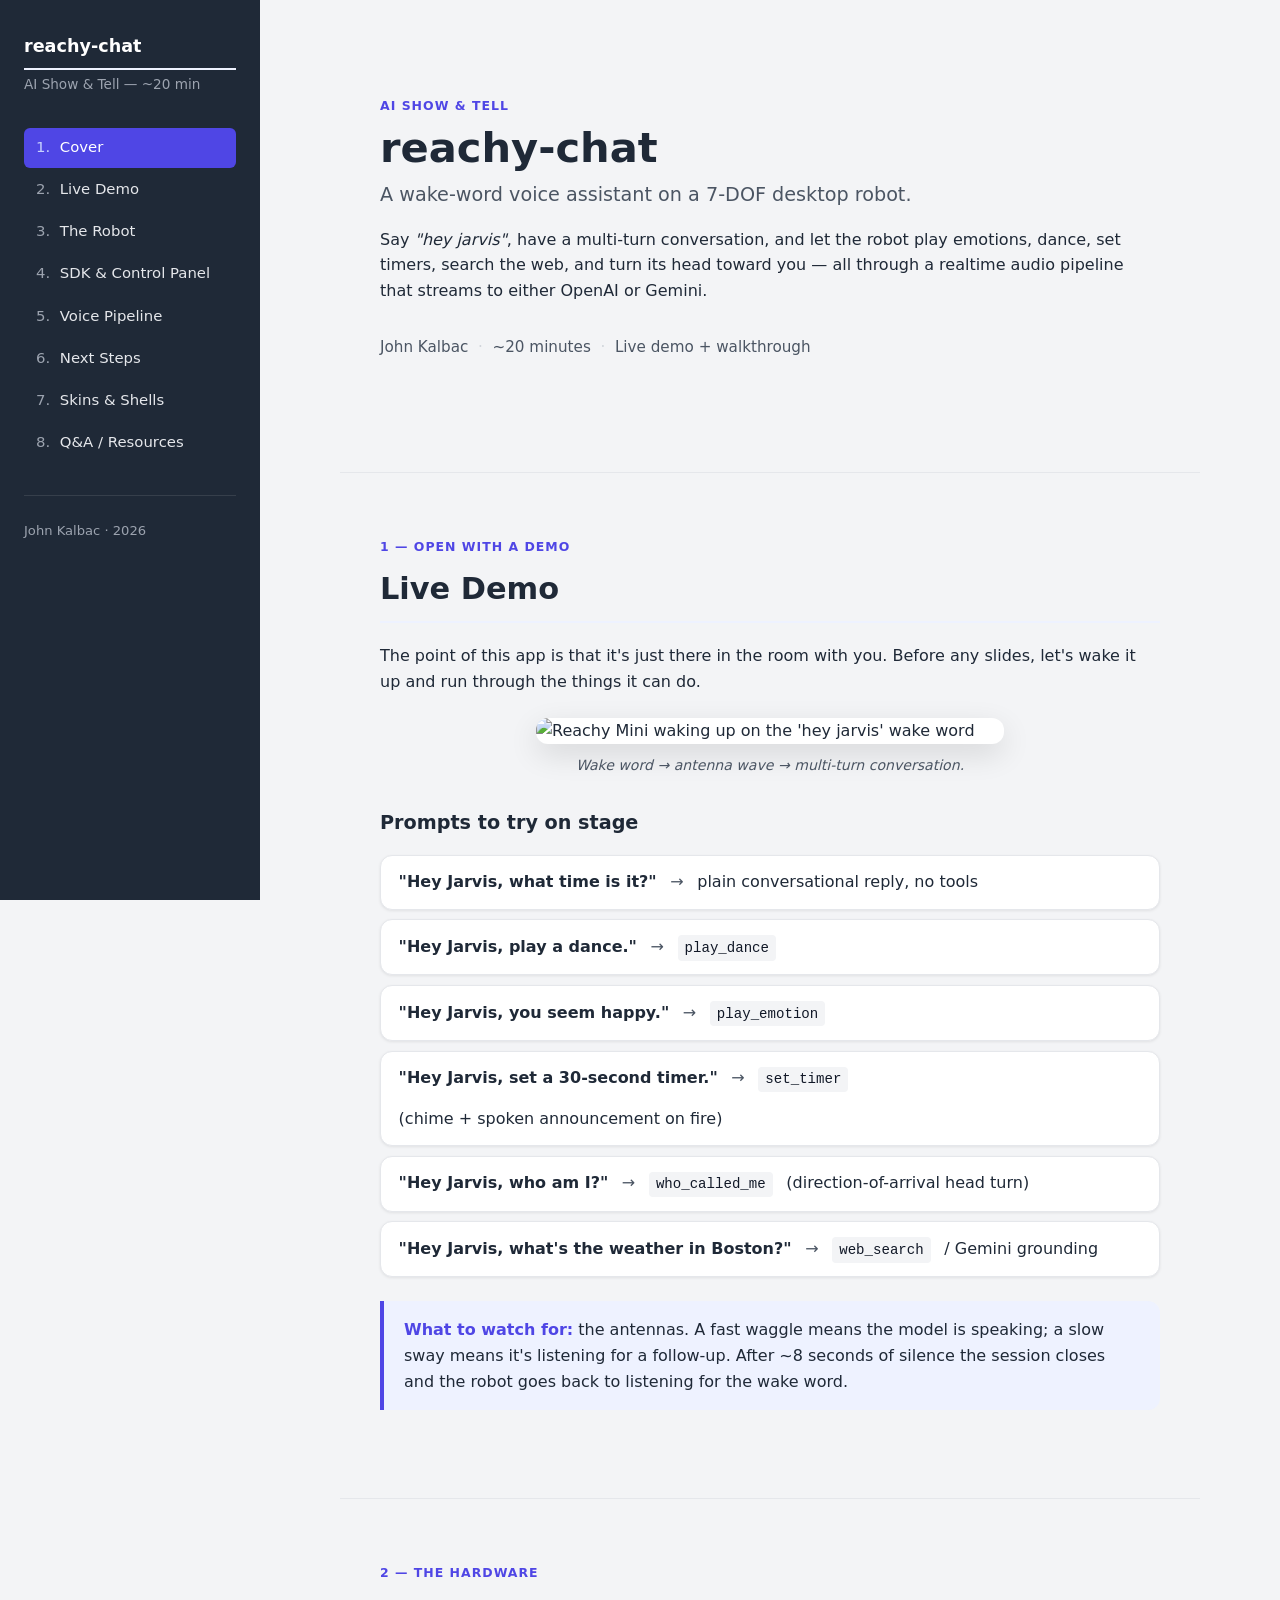
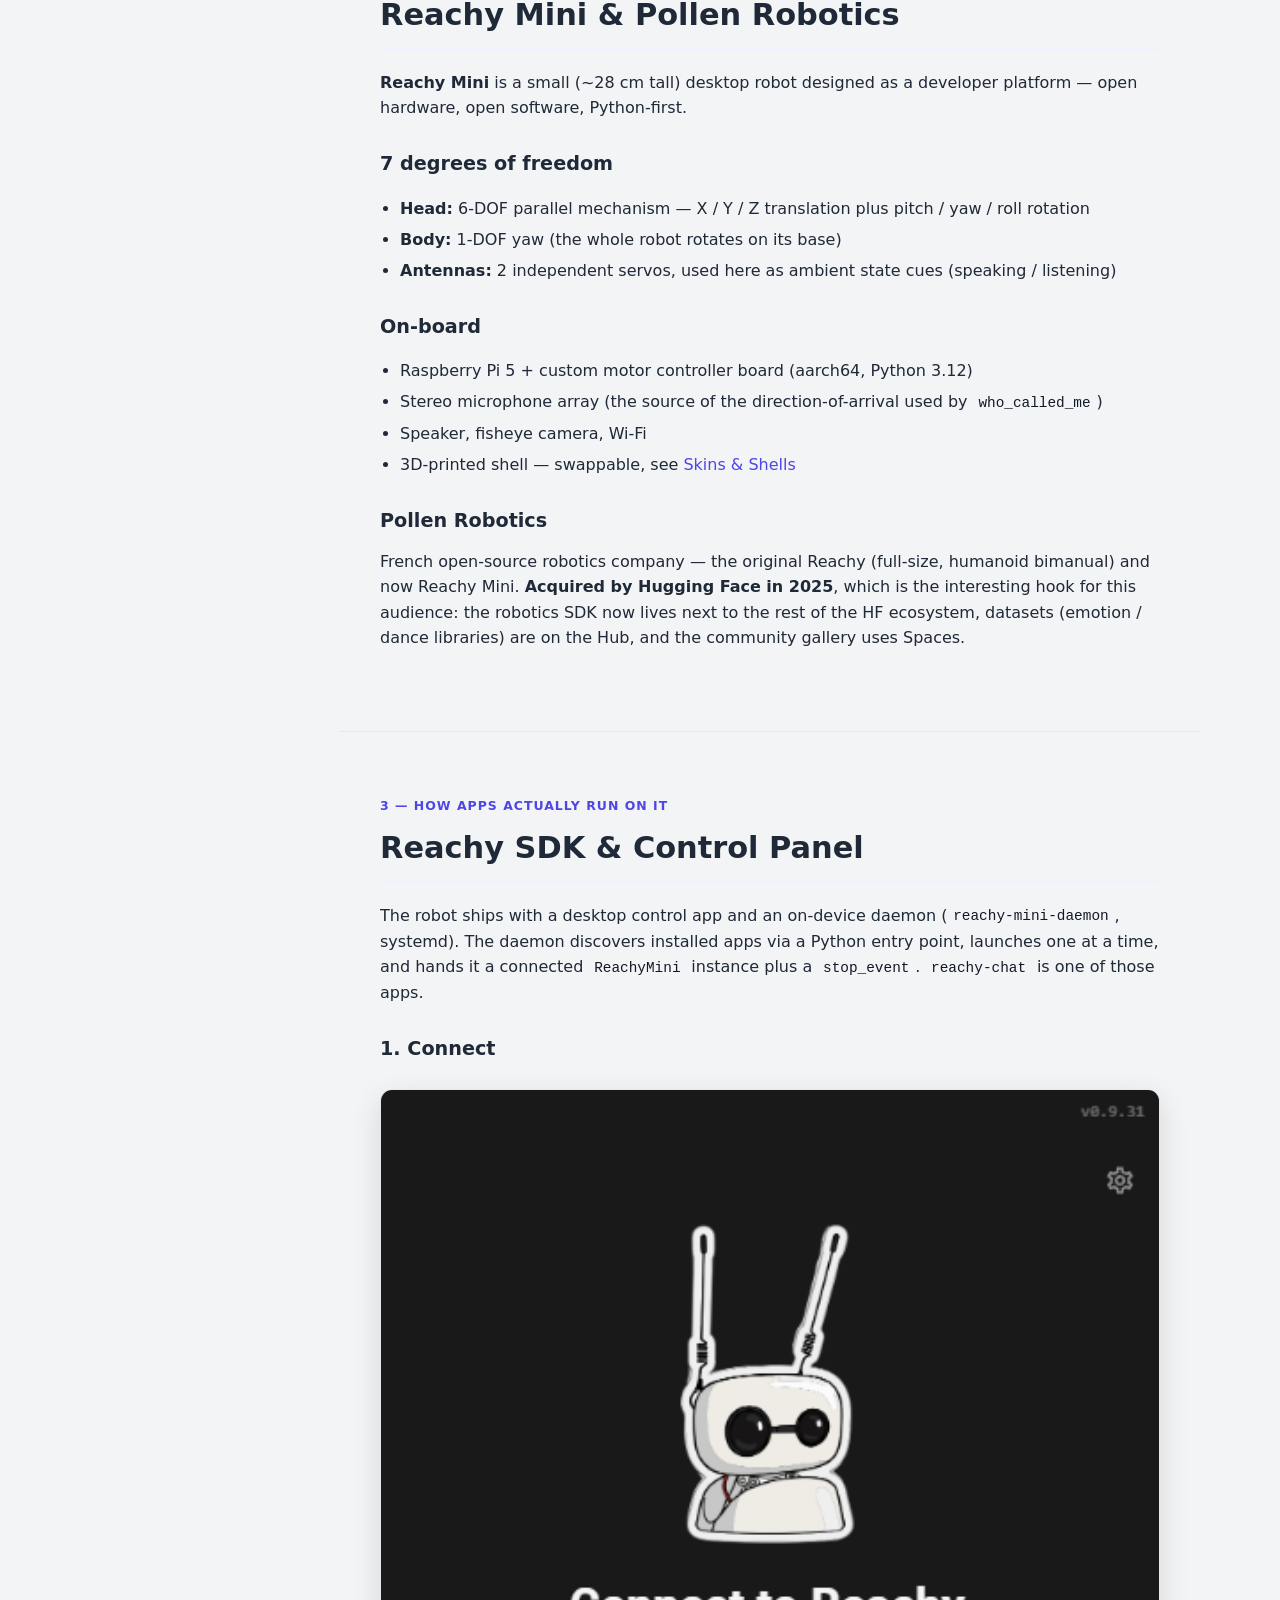
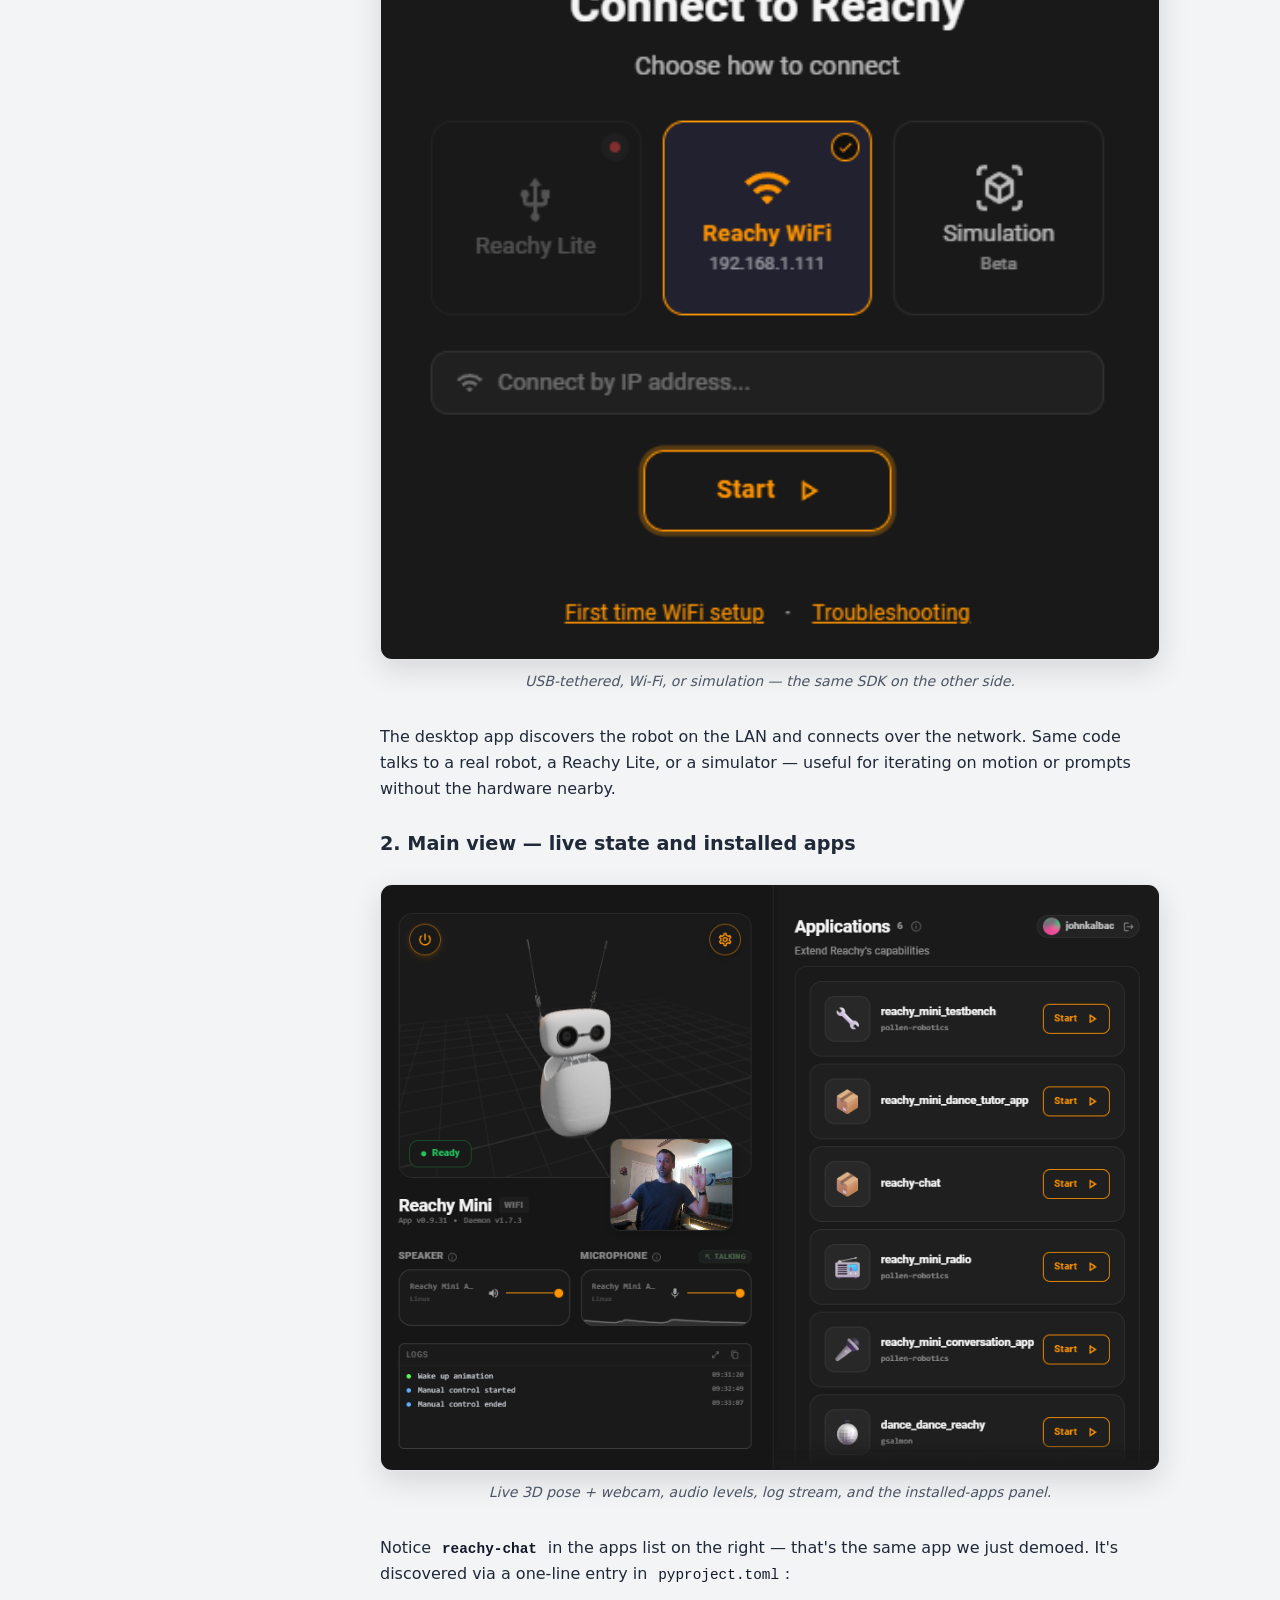
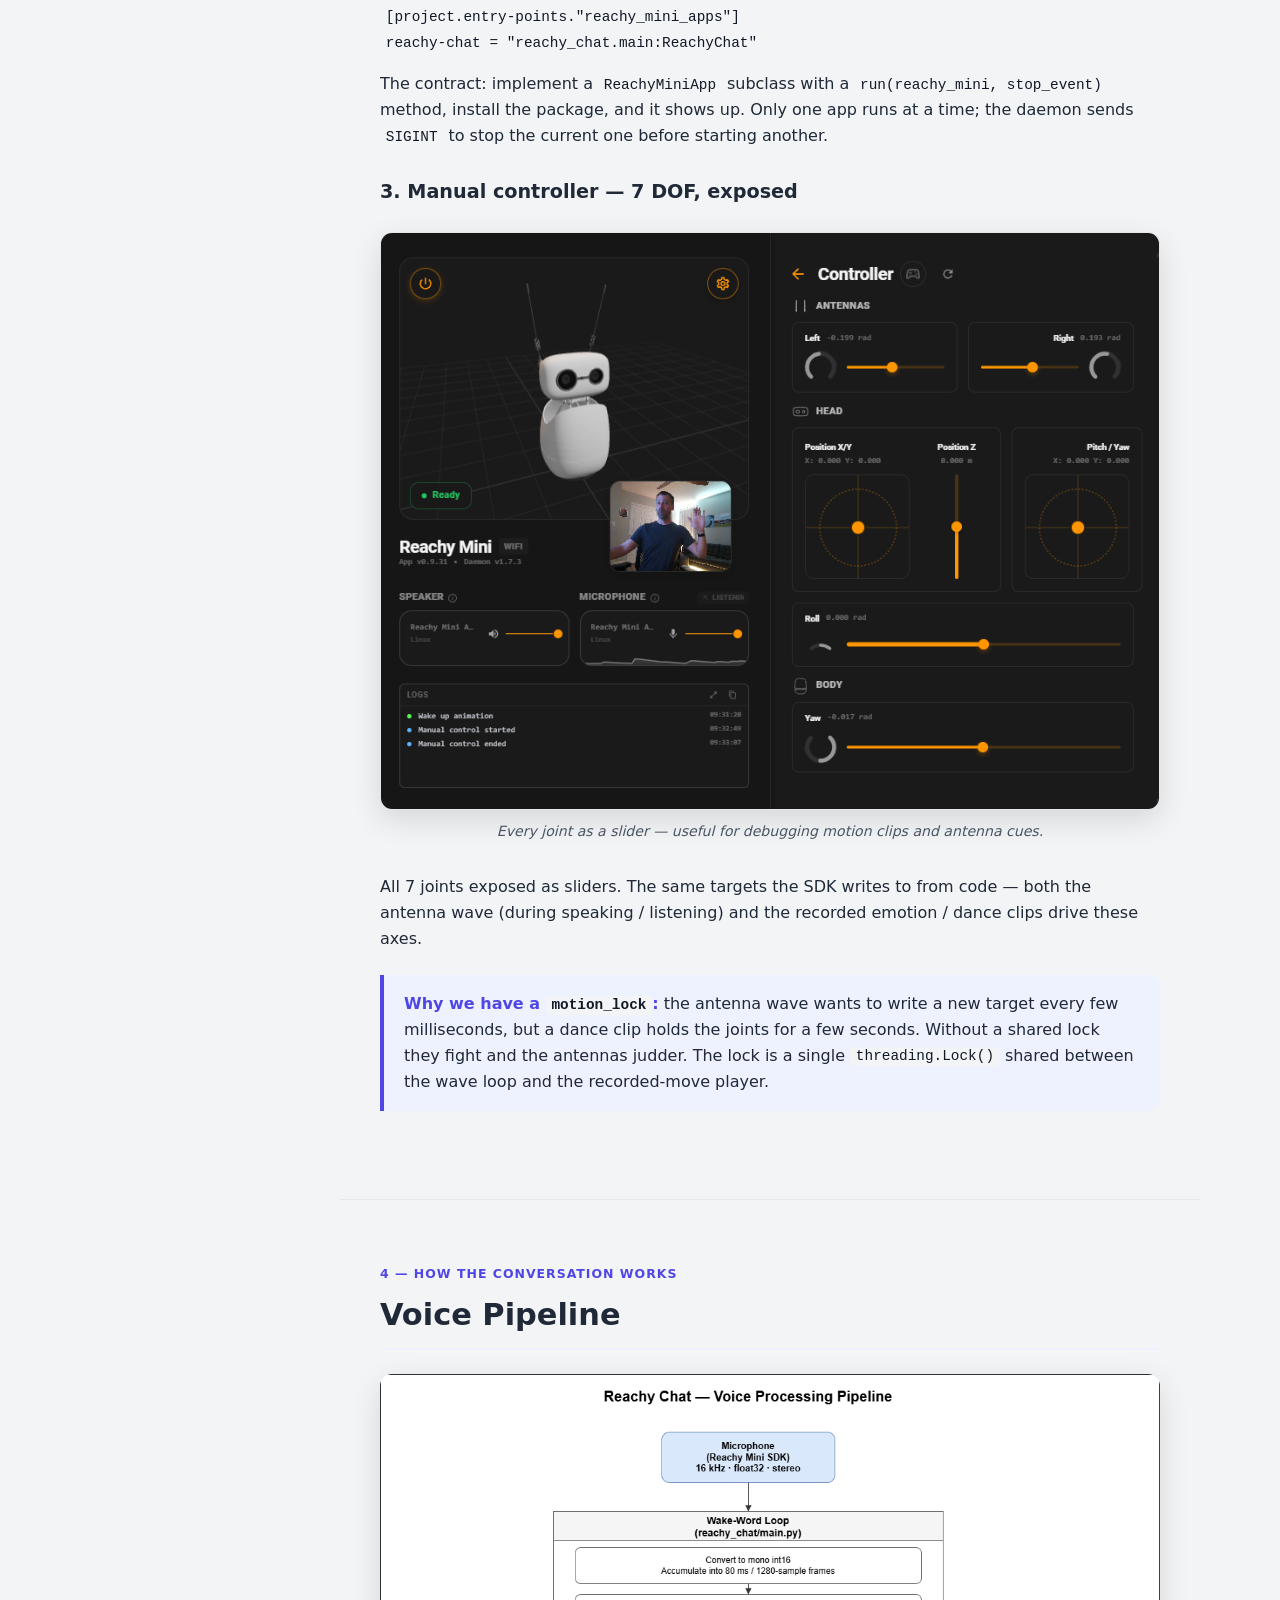
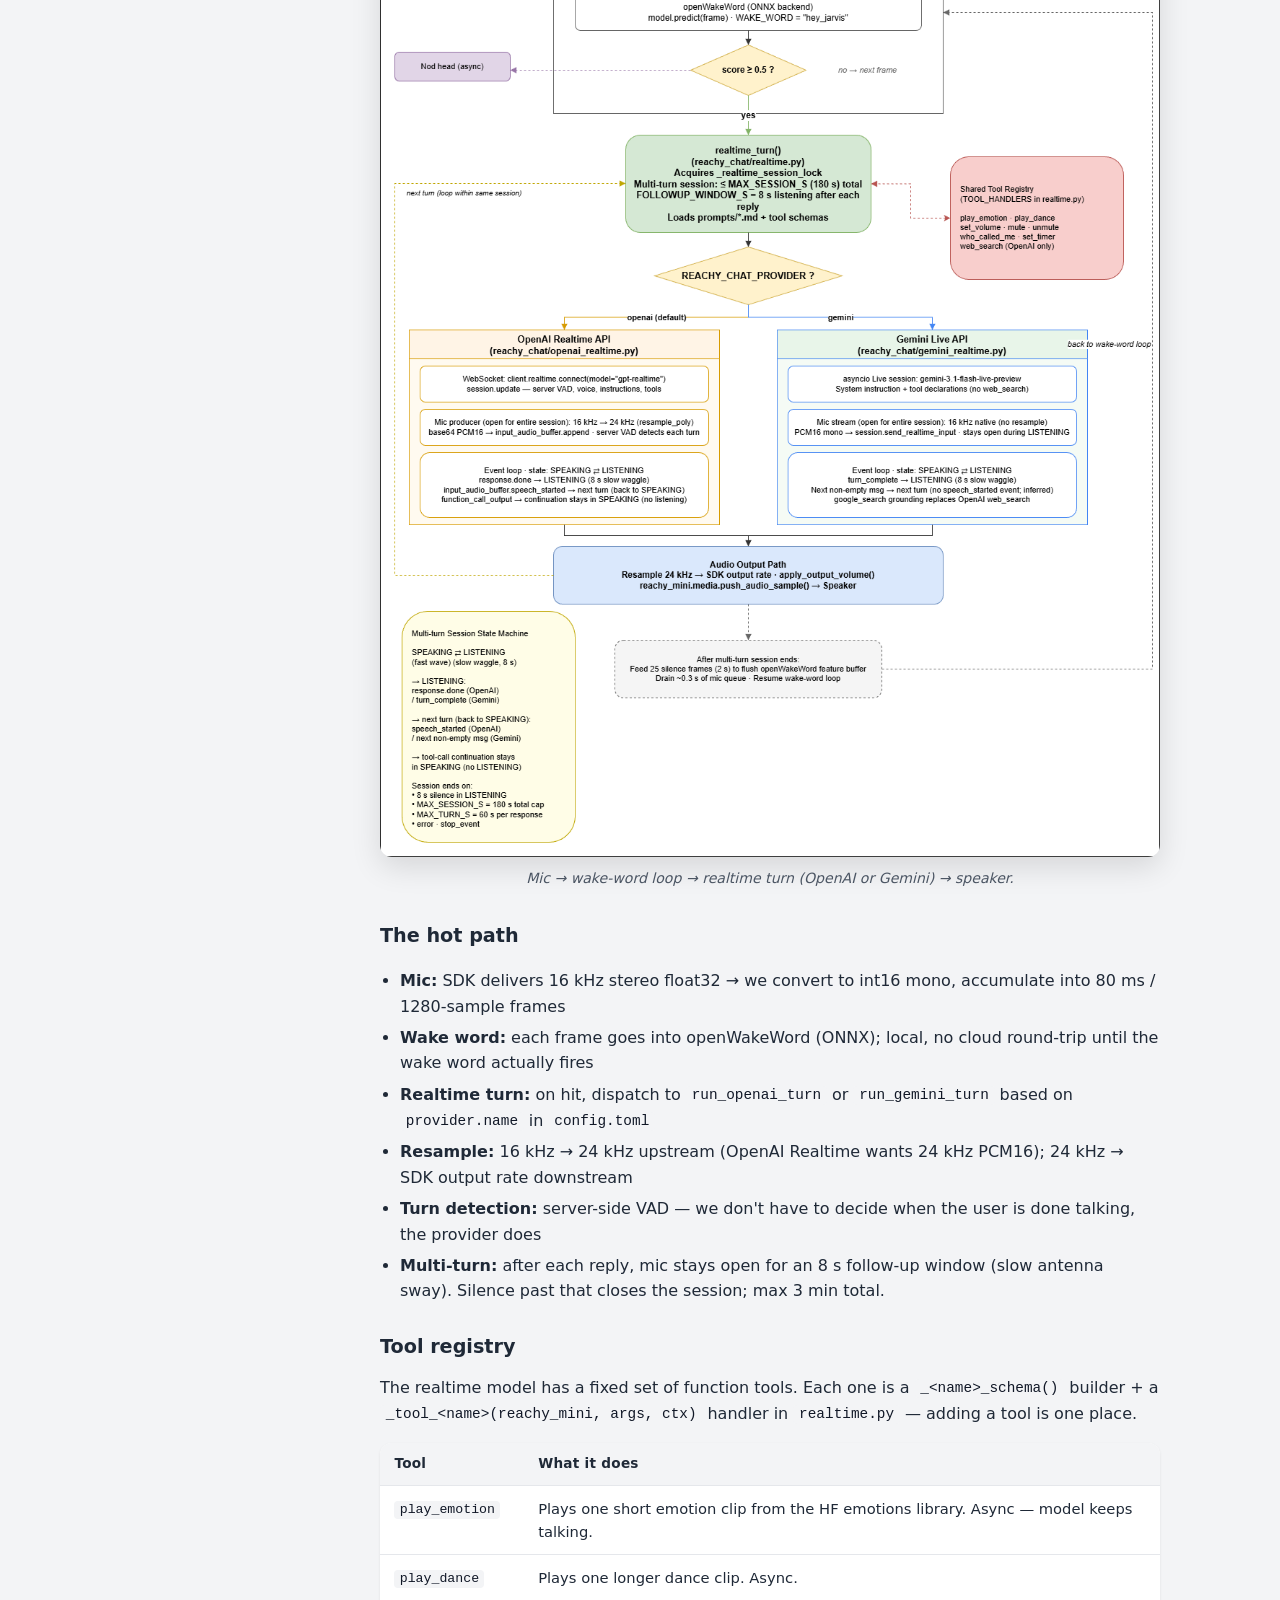
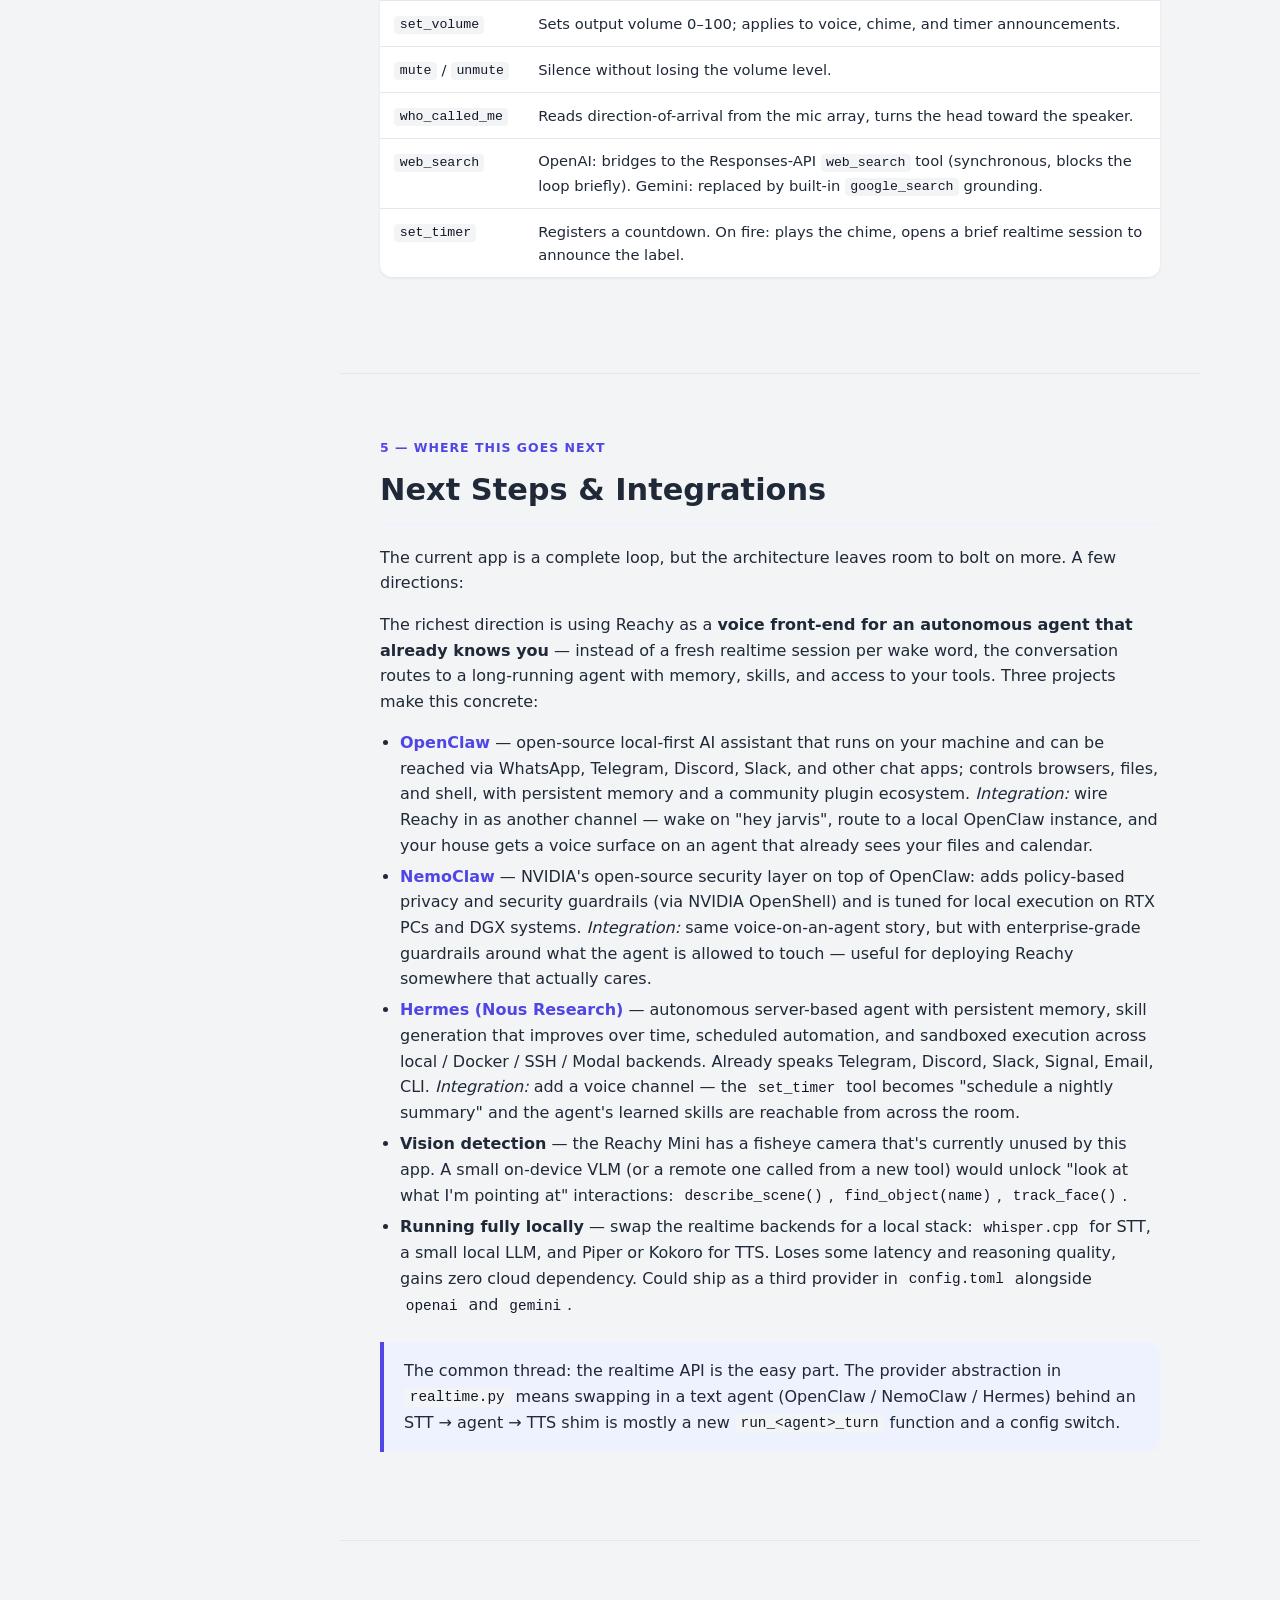
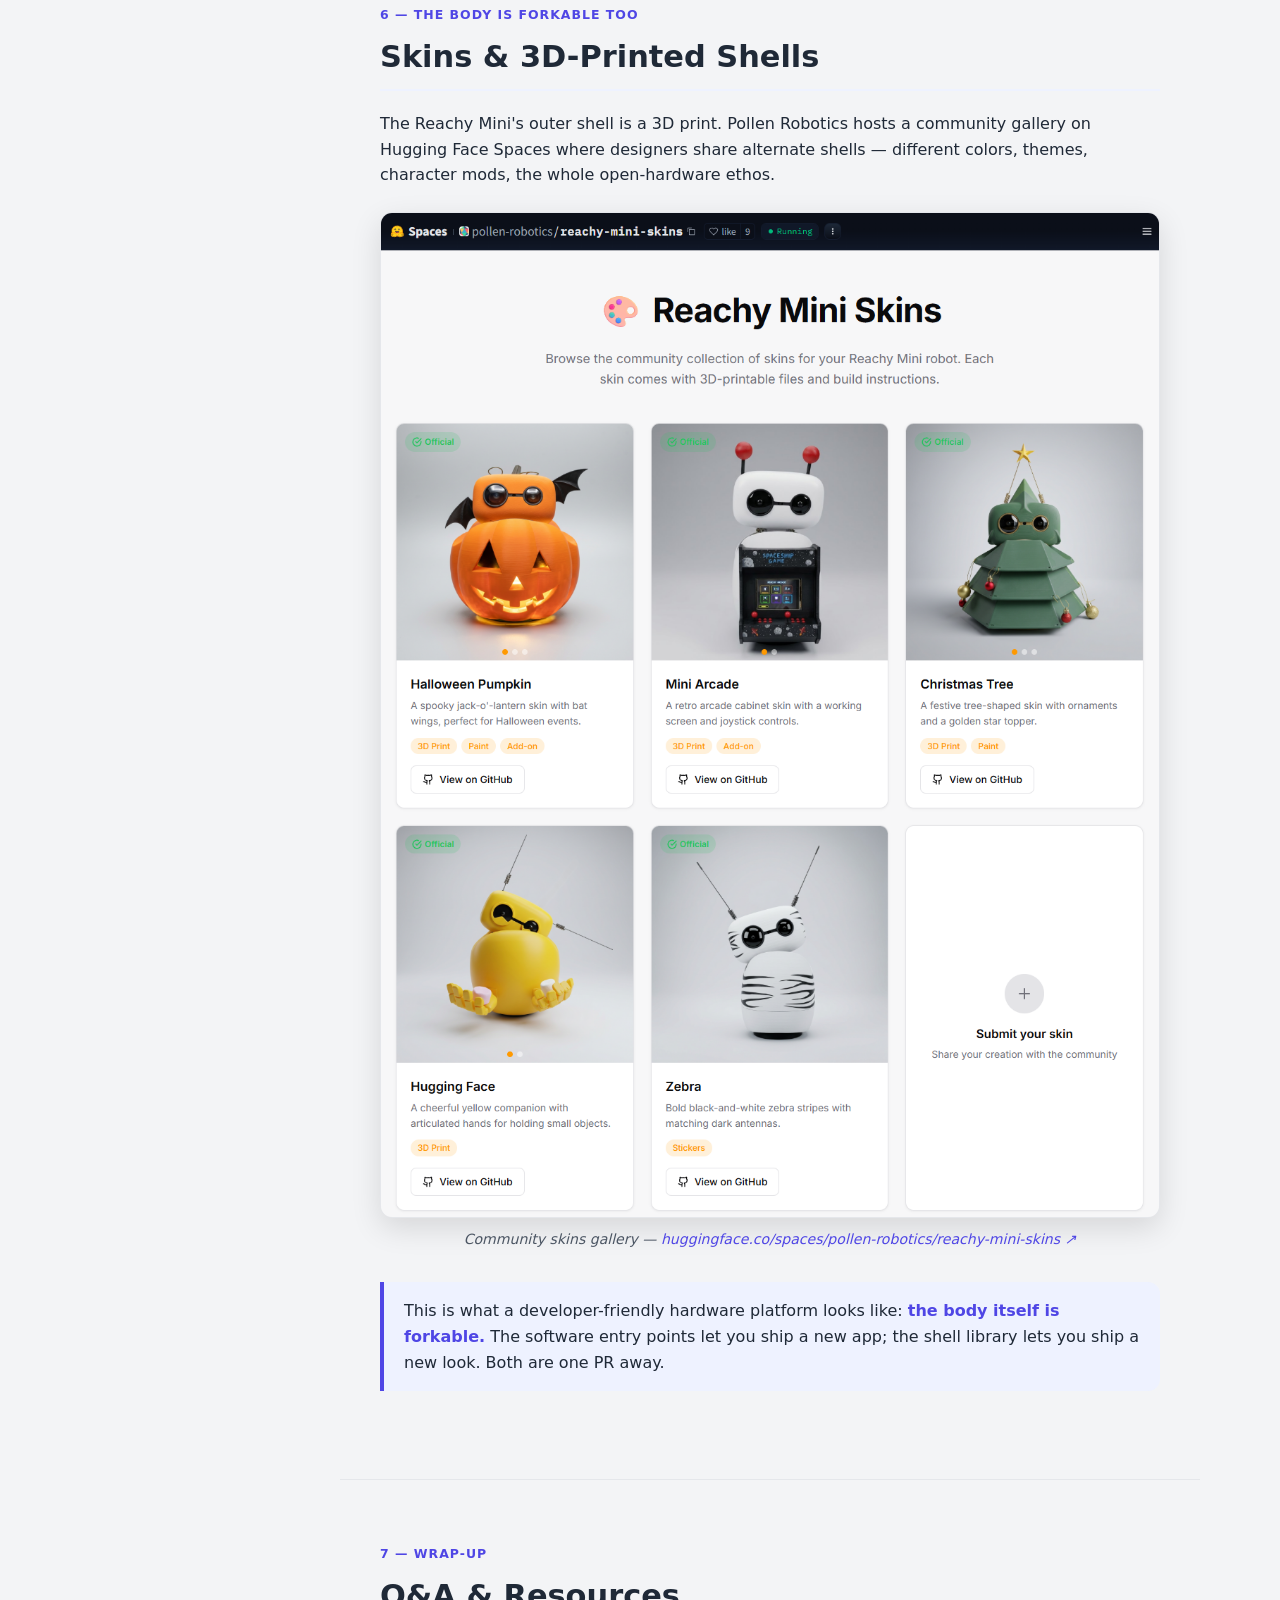
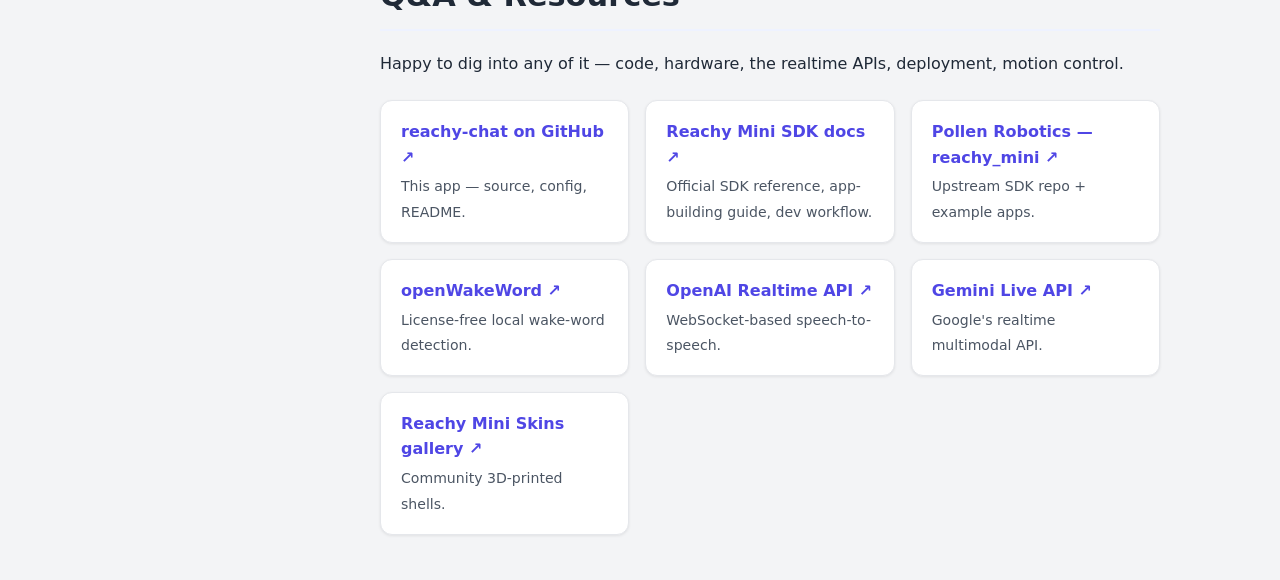
==== commit d60c9670: "Resized intro gif to better fit on GitHub Pages layout." ====
--- a/docs/index.html
+++ b/docs/index.html
@@ -164,6 +164,10 @@
     }
     figure.bordered img {
       border: 1px solid var(--border);
+    }
+    figure.scaled-60 img {
+      max-width: 60%;
+      margin: 0 auto;
     }
     figcaption {
       margin-top: 0.6rem;
@@ -425,7 +429,7 @@
       Before any slides, let's wake it up and run through the things it can do.
     </p>
 
-    <figure>
+    <figure class="scaled-60">
       <img src="wake-up-its-demo-time.gif" alt="Reachy Mini waking up on the 'hey jarvis' wake word" />
       <figcaption>Wake word → antenna wave → multi-turn conversation.</figcaption>
     </figure>
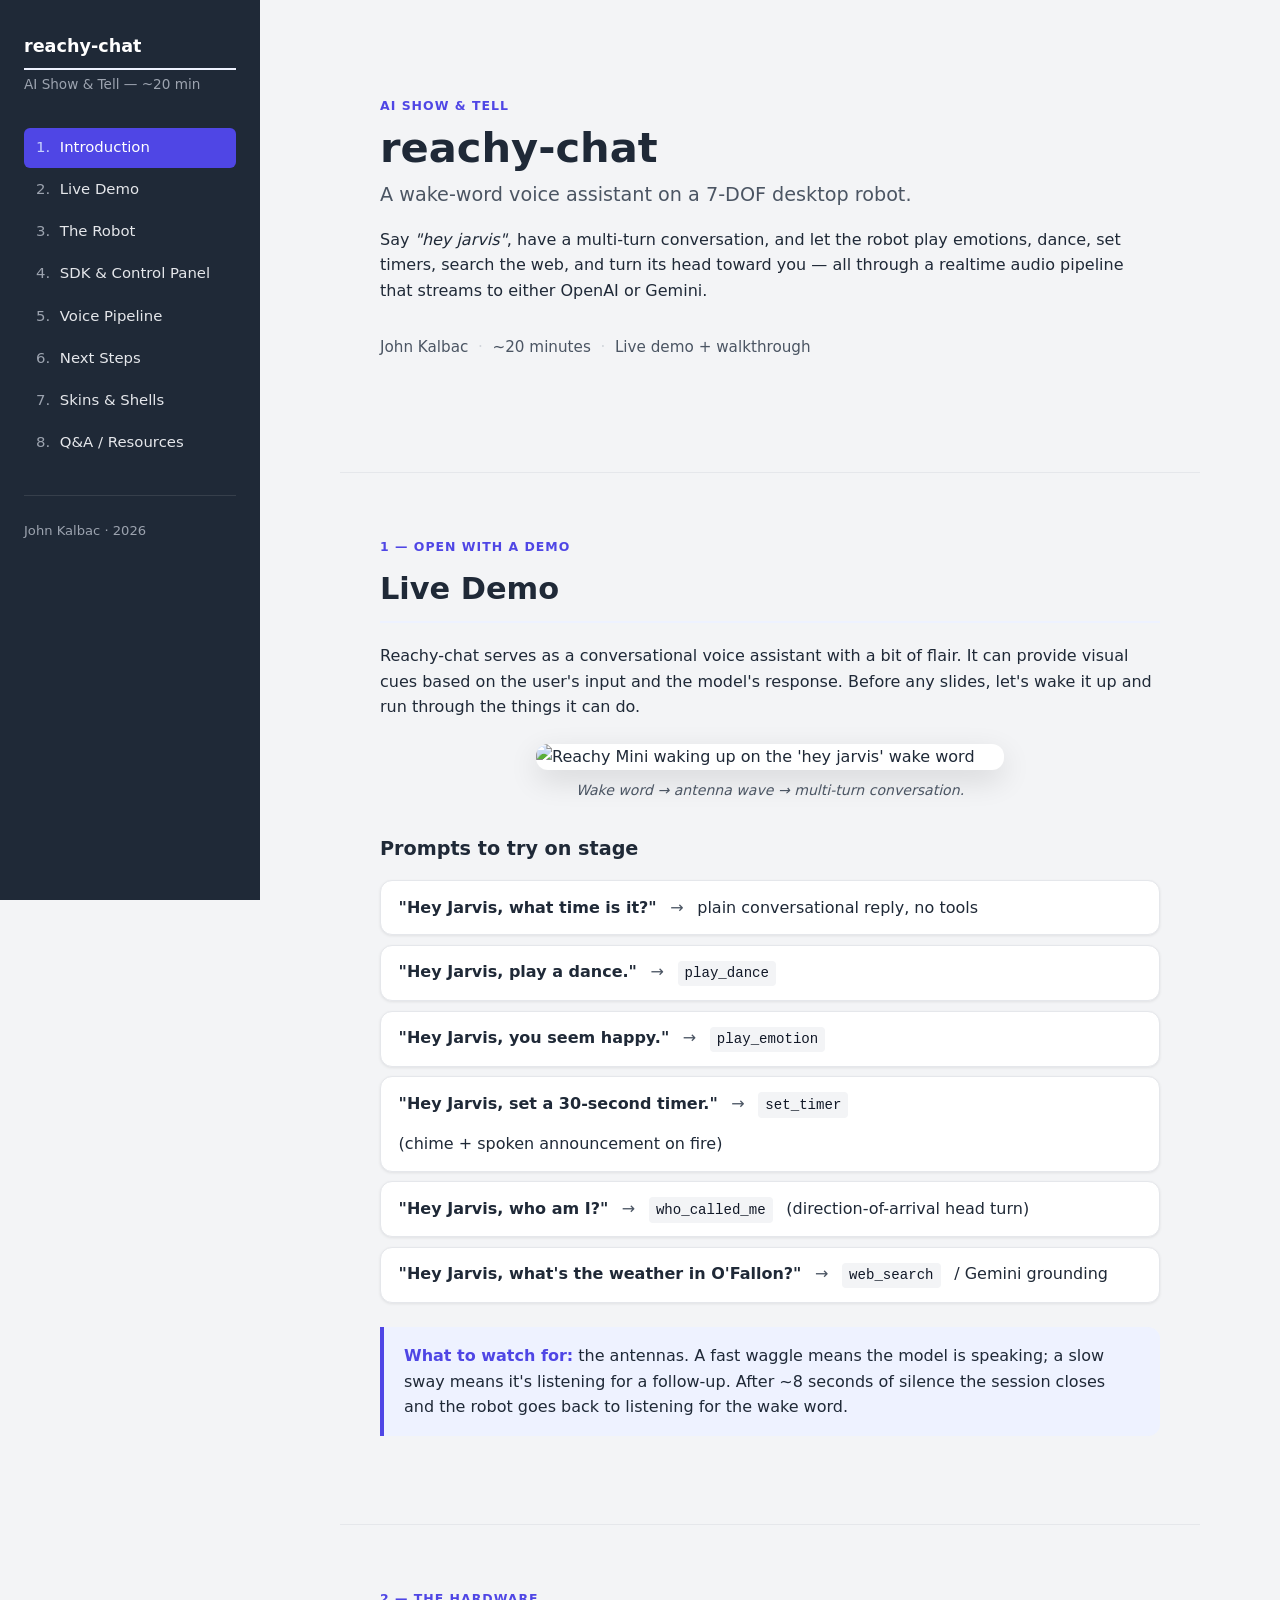
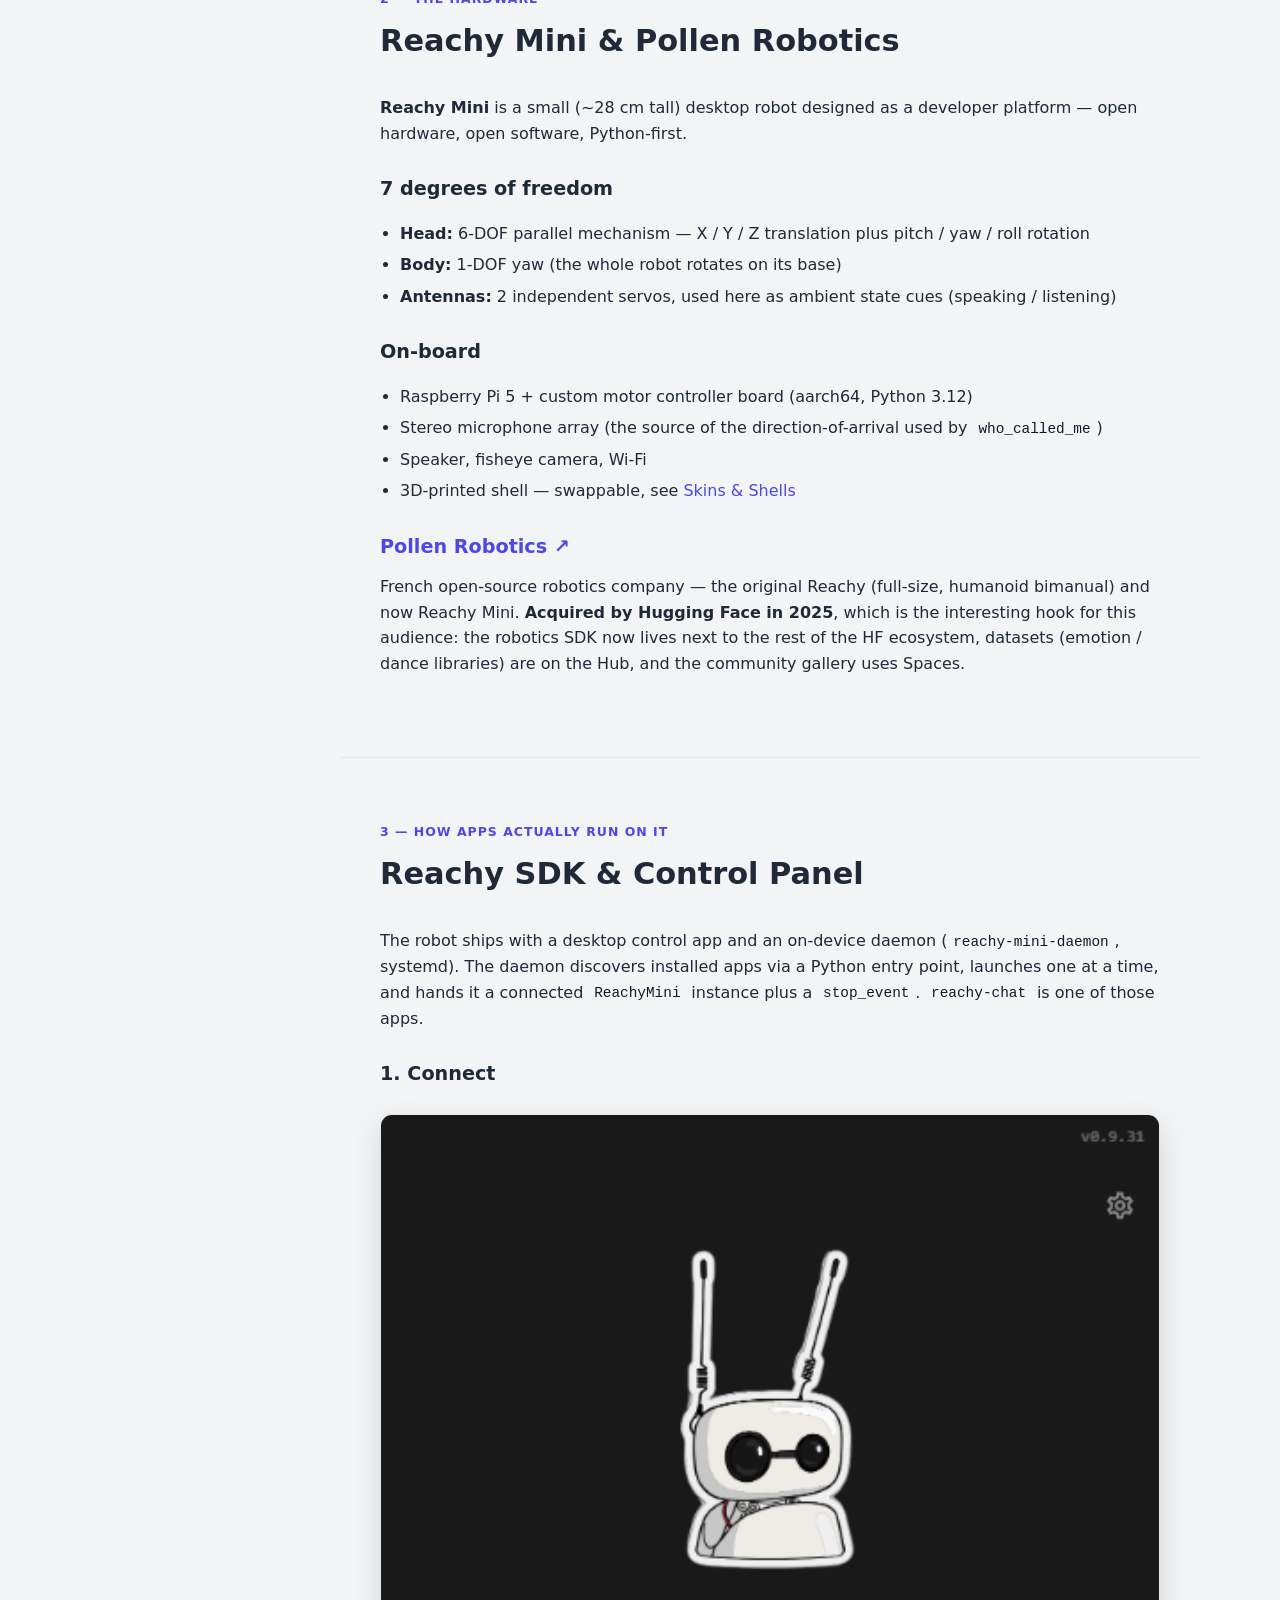
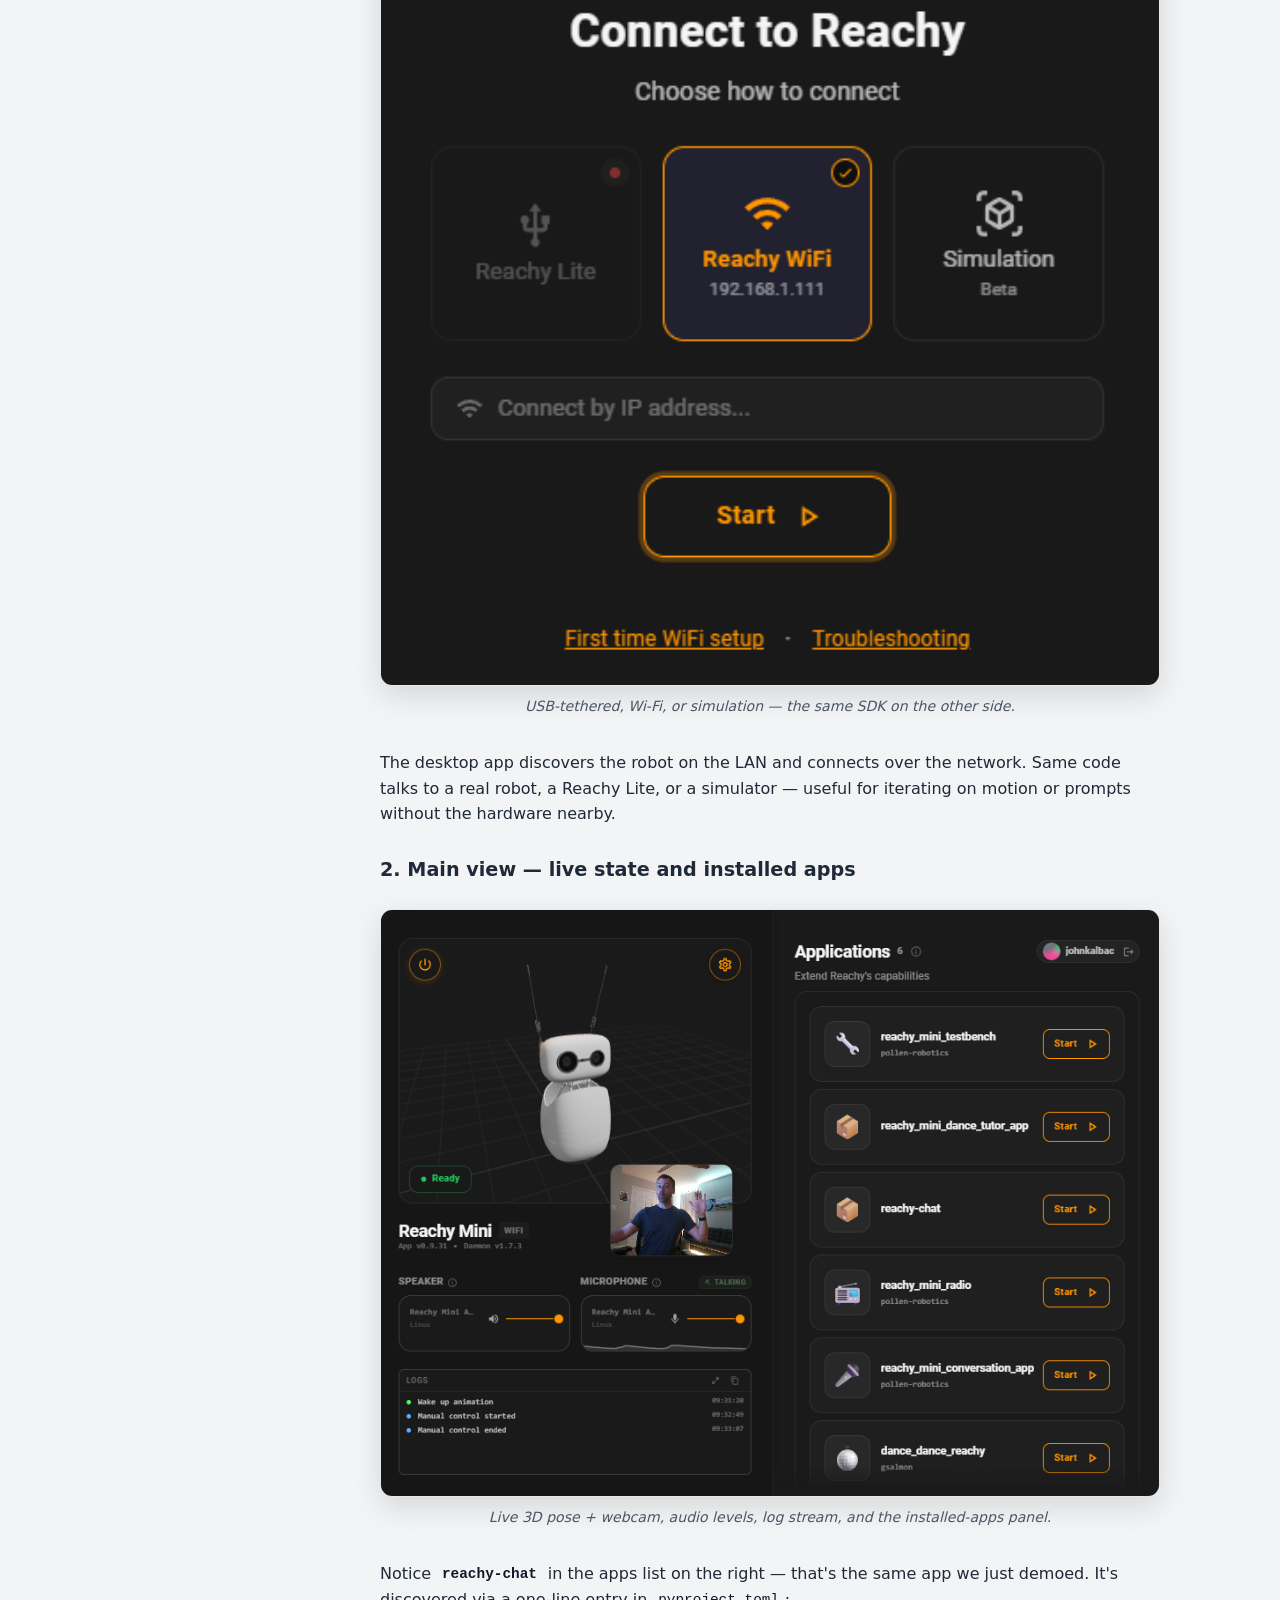
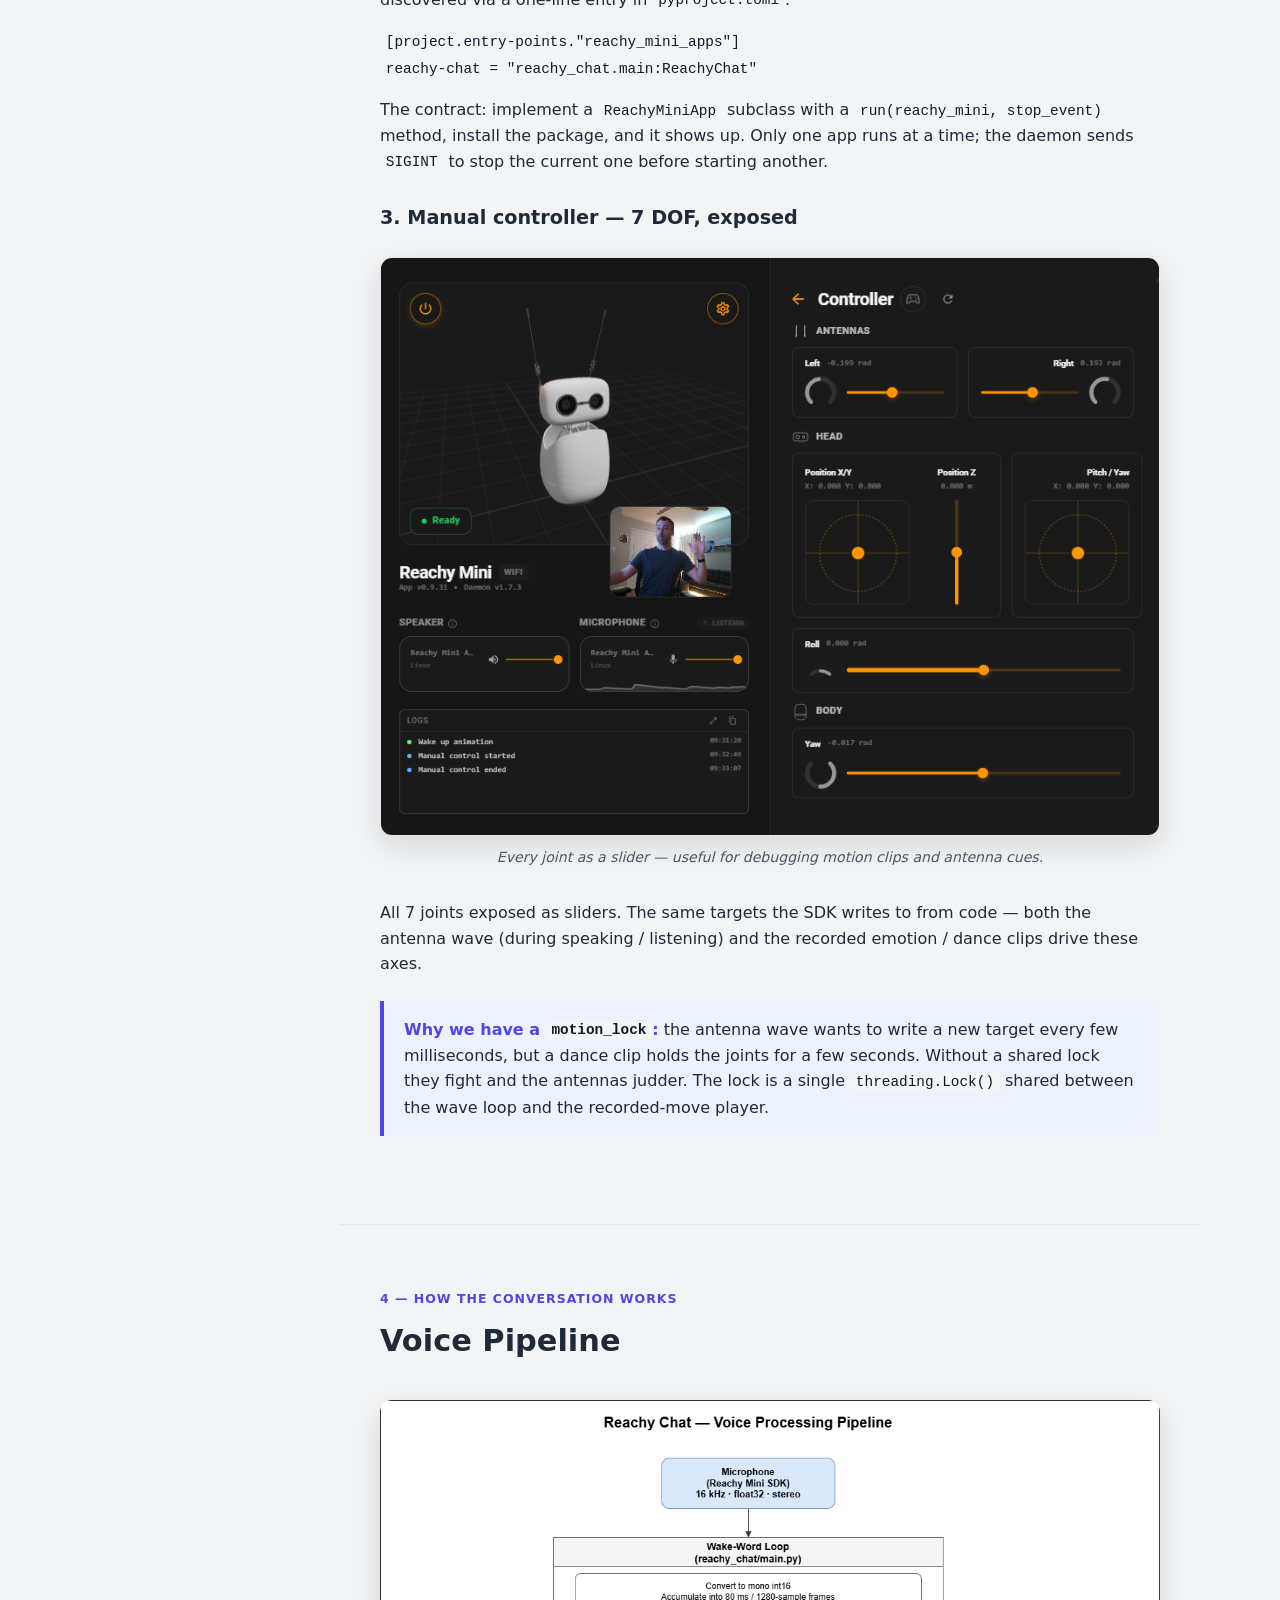
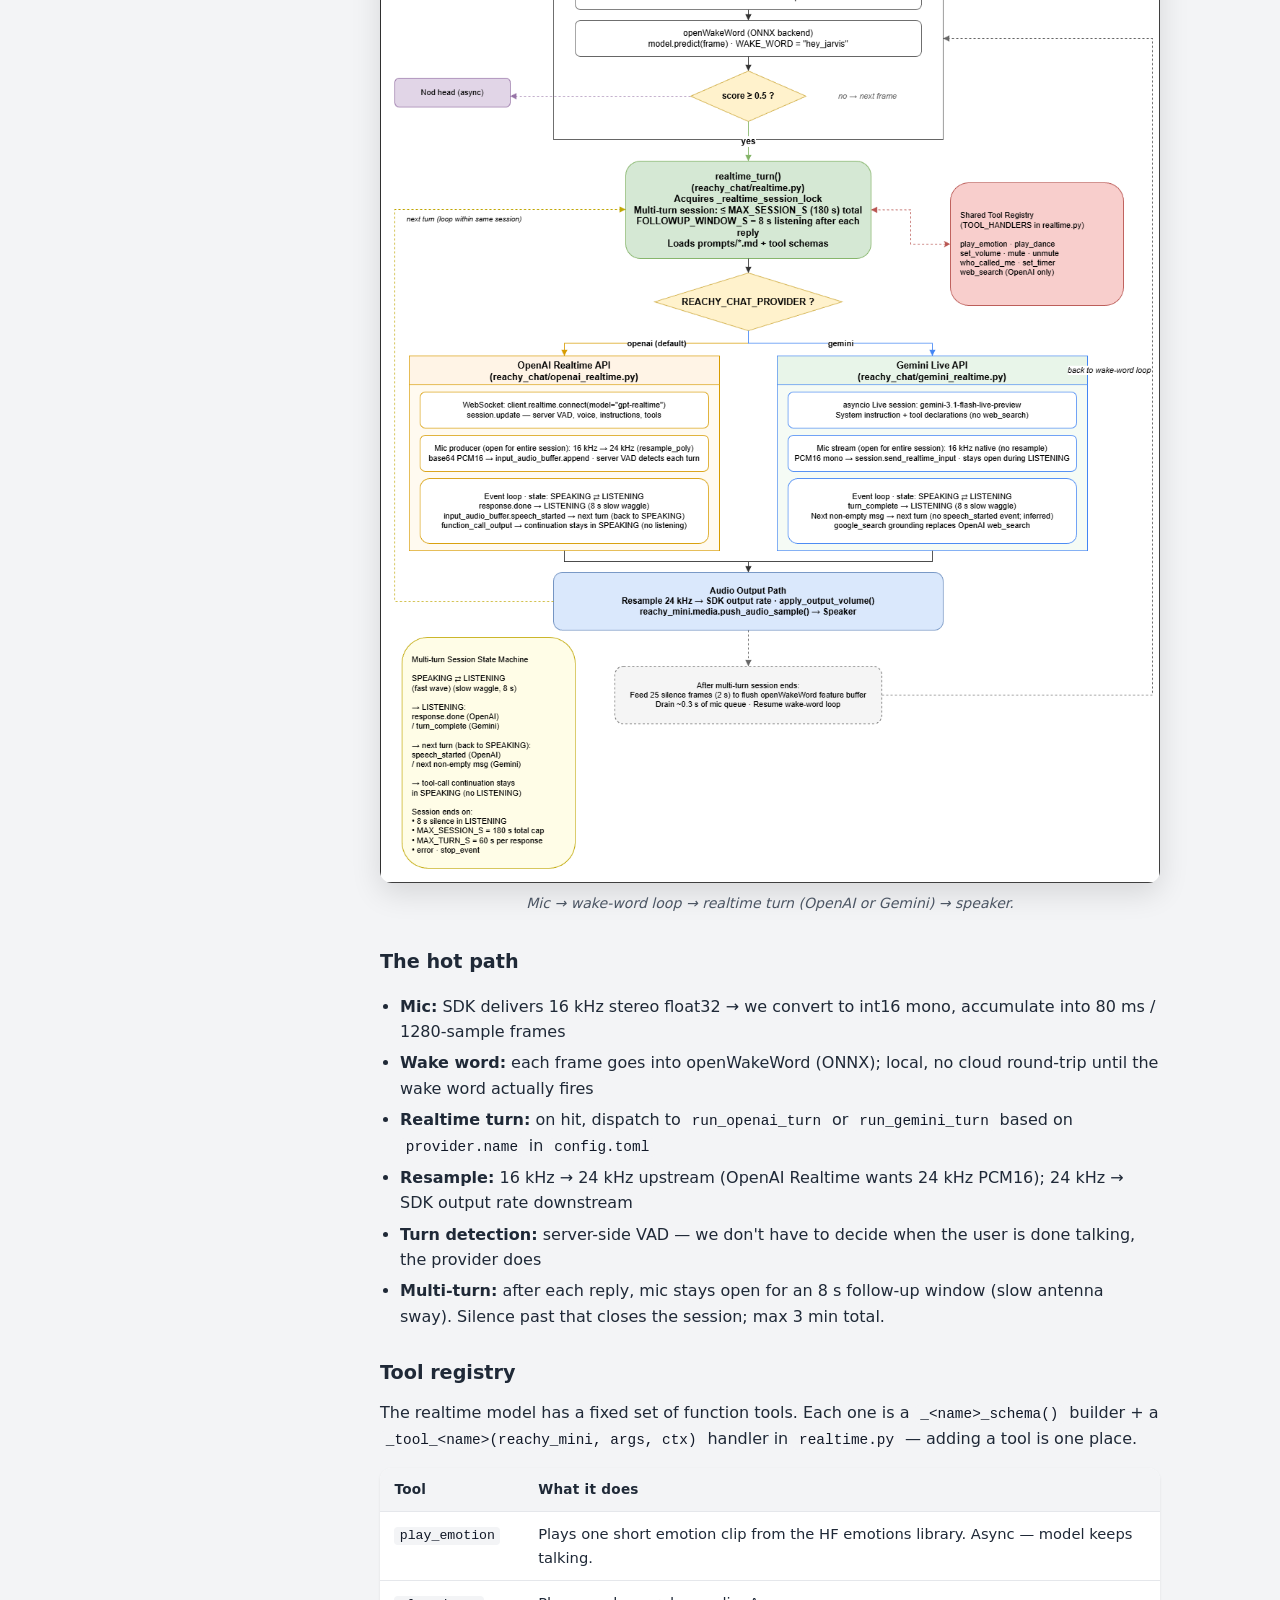
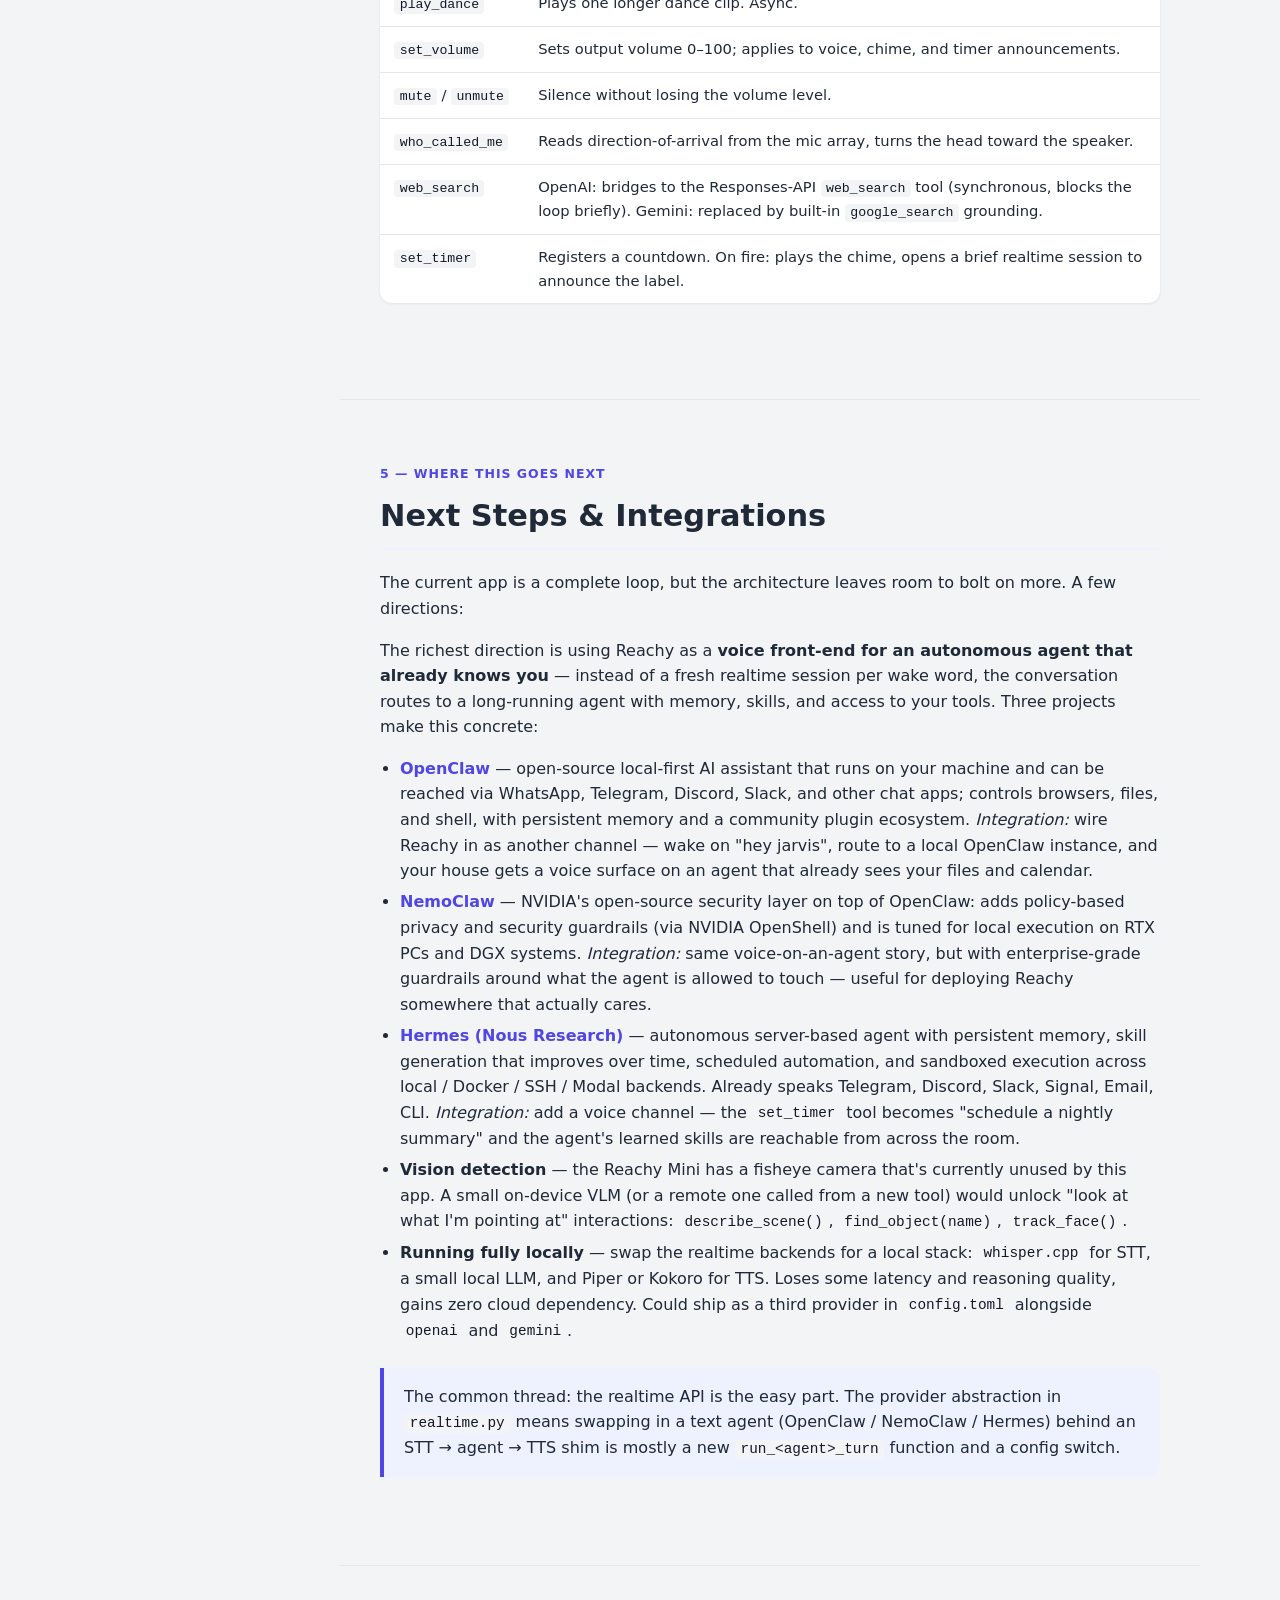
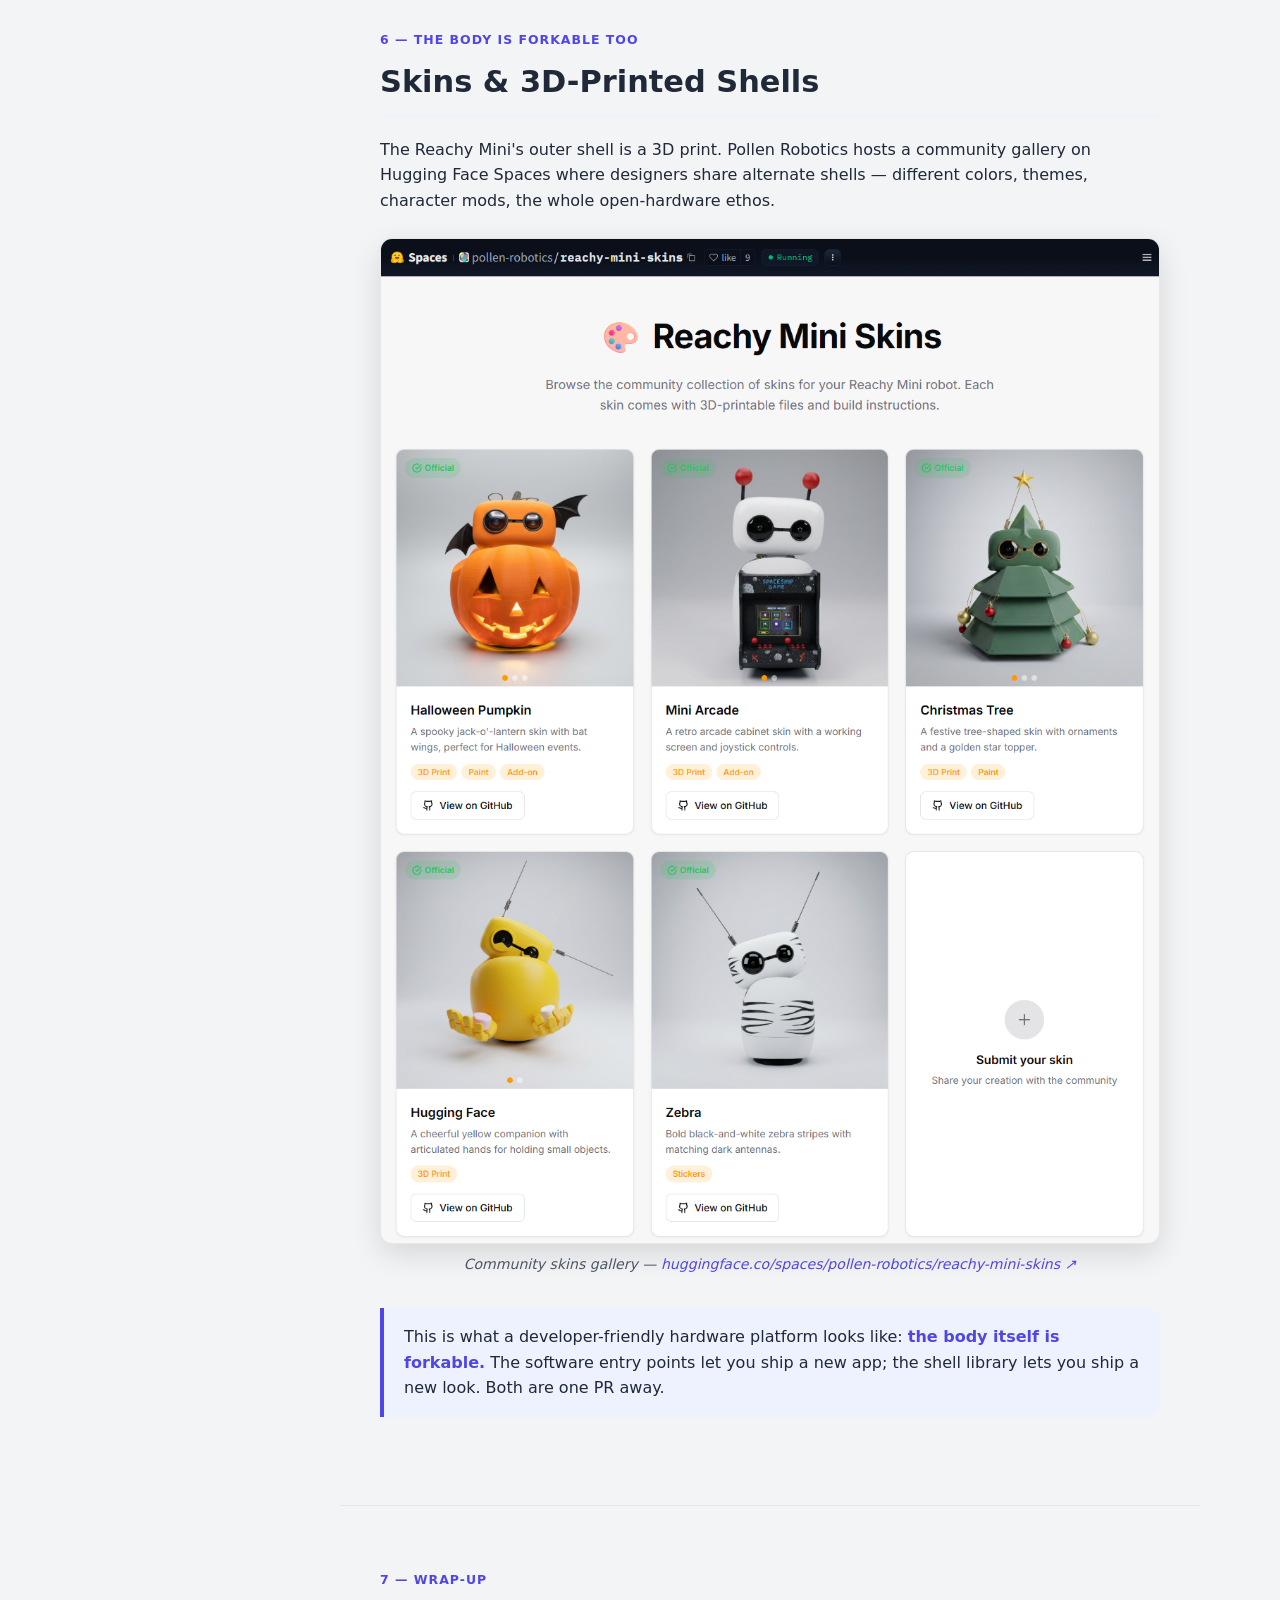
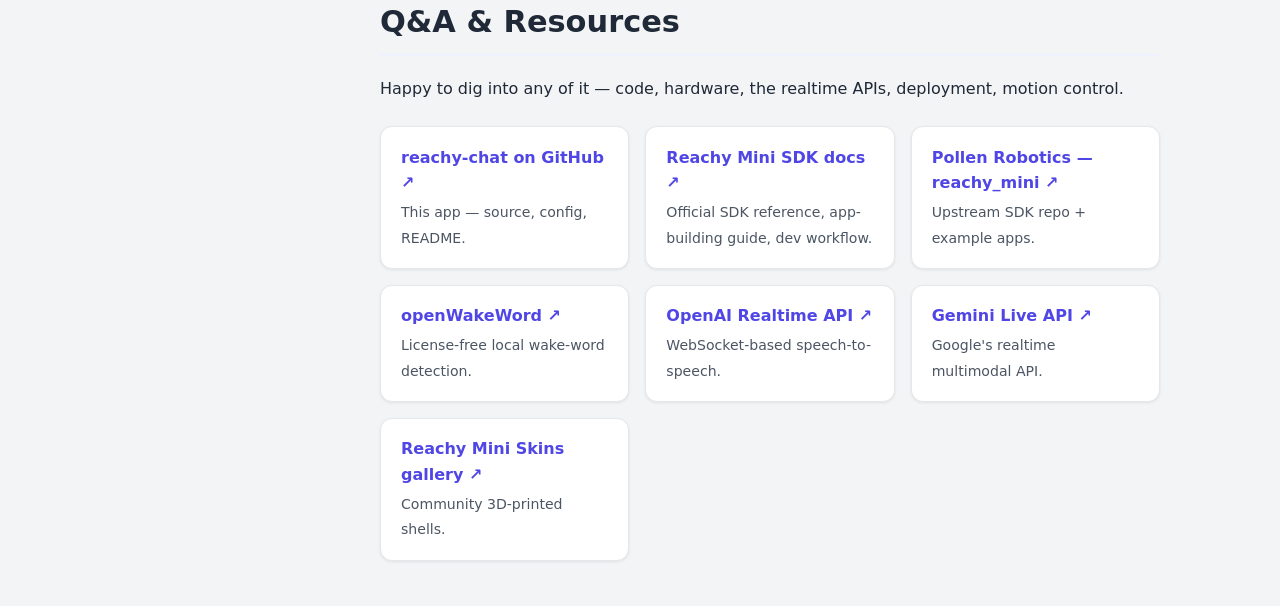
==== commit d7022416: "Updated presentation content." ====
--- a/docs/index.html
+++ b/docs/index.html
@@ -385,7 +385,7 @@
   <p class="sub">AI Show &amp; Tell — ~20 min</p>
   <nav>
     <ol>
-      <li><a href="#cover">Cover</a></li>
+      <li><a href="#cover">Introduction</a></li>
       <li><a href="#demo">Live Demo</a></li>
       <li><a href="#robot">The Robot</a></li>
       <li><a href="#sdk">SDK &amp; Control Panel</a></li>
@@ -425,8 +425,8 @@
     <p class="eyebrow">1 — Open with a demo</p>
     <h2>Live Demo</h2>
     <p>
-      The point of this app is that it's just there in the room with you.
-      Before any slides, let's wake it up and run through the things it can do.
+      Reachy-chat serves as a conversational voice assistant with a bit of flair. It can provide visual cues
+      based on the user's input and the model's response. Before any slides, let's wake it up and run through the things it can do.
     </p>
 
     <figure class="scaled-60">
@@ -464,7 +464,7 @@
         <span>(direction-of-arrival head turn)</span>
       </li>
       <li>
-        <span class="say">"Hey Jarvis, what's the weather in Boston?"</span>
+        <span class="say">"Hey Jarvis, what's the weather in O'Fallon?"</span>
         <span class="arrow">→</span>
         <span class="tool">web_search</span>
         <span>/ Gemini grounding</span>
@@ -505,7 +505,7 @@
       <li>3D-printed shell — swappable, see <a href="#skins">Skins &amp; Shells</a></li>
     </ul>
 
-    <h3>Pollen Robotics</h3>
+    <h3><a href="https://www.pollen-robotics.com/" target="_blank" rel="noopener">Pollen Robotics ↗</a></h3>
     <p>
       French open-source robotics company — the original Reachy (full-size,
       humanoid bimanual) and now Reachy Mini.
@@ -743,7 +743,7 @@
     <p>Happy to dig into any of it — code, hardware, the realtime APIs, deployment, motion control.</p>
 
     <div class="links">
-      <a class="card" href="https://github.com/jkalbac/reachy-chat" target="_blank" rel="noopener">
+      <a class="card" href="https://github.com/johnkalbac/reachy-chat" target="_blank" rel="noopener">
         <span class="name">reachy-chat on GitHub ↗</span>
         <span class="desc">This app — source, config, README.</span>
       </a>
